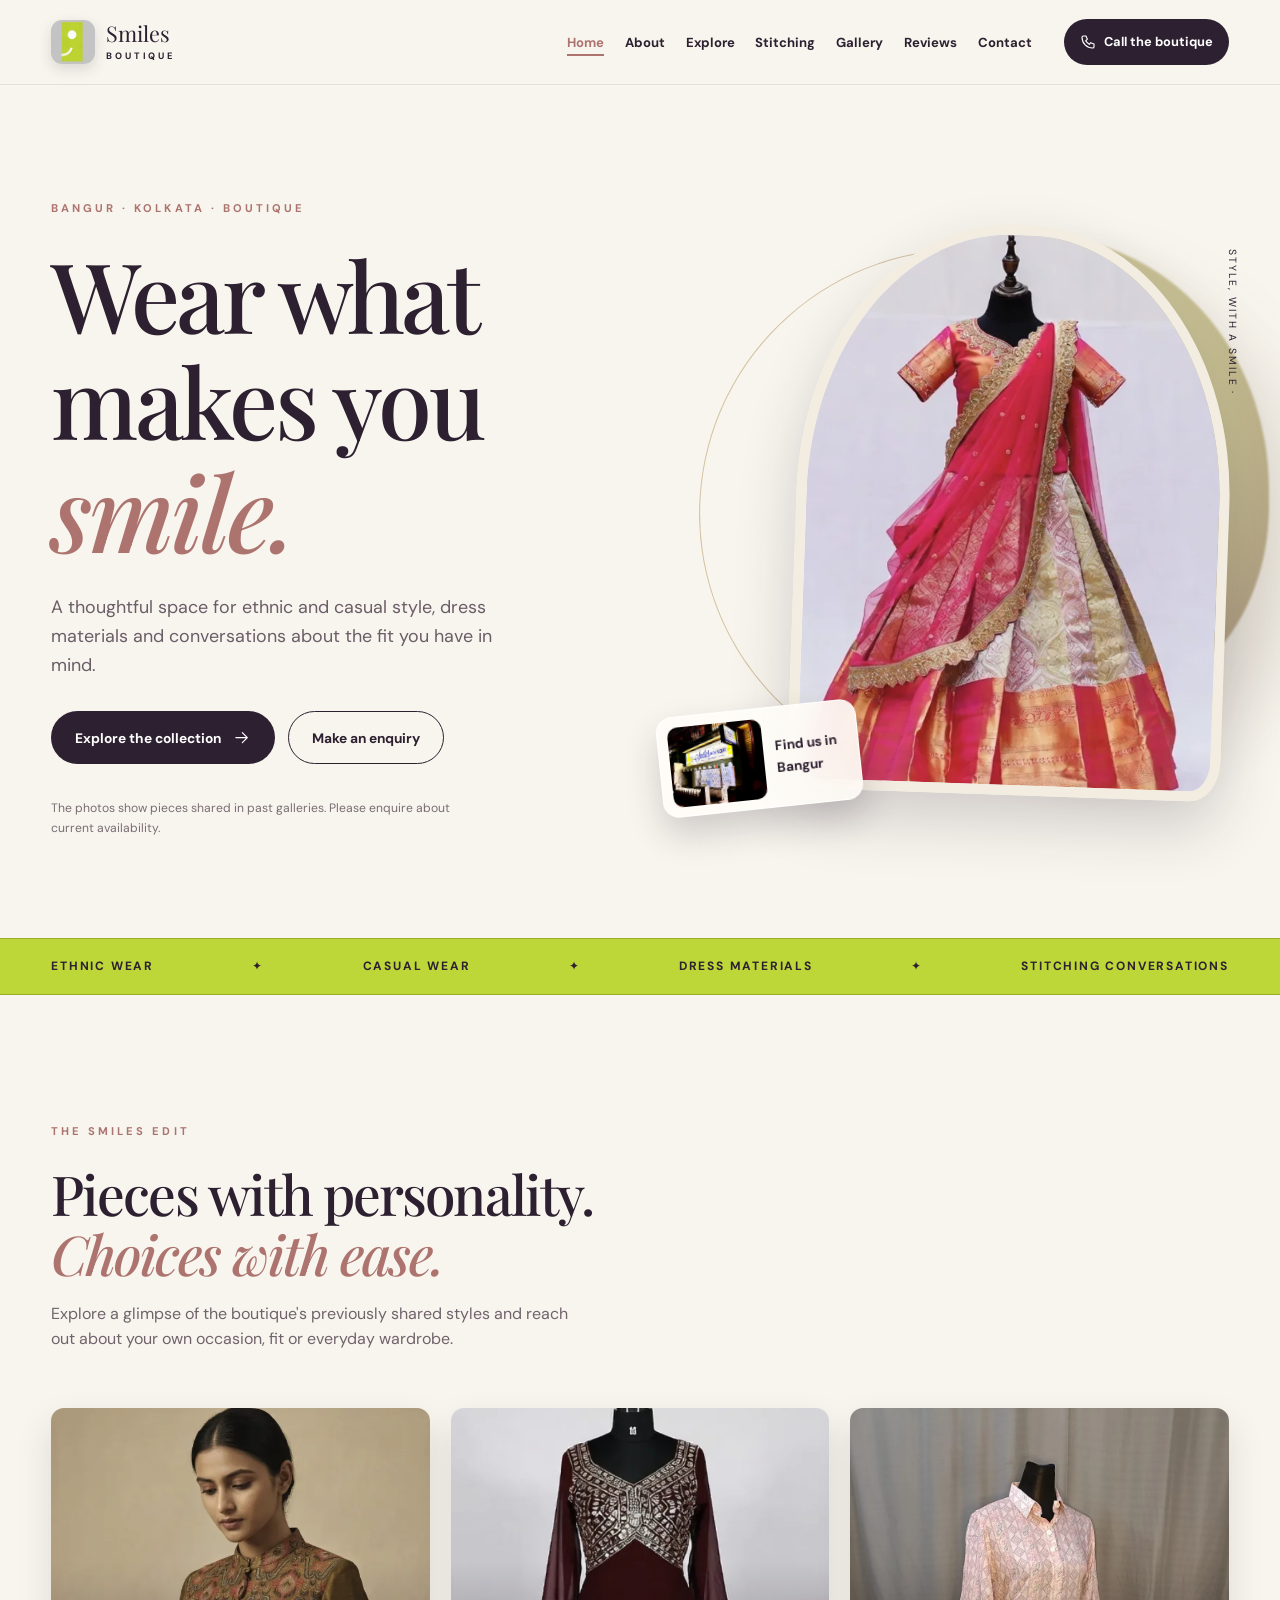
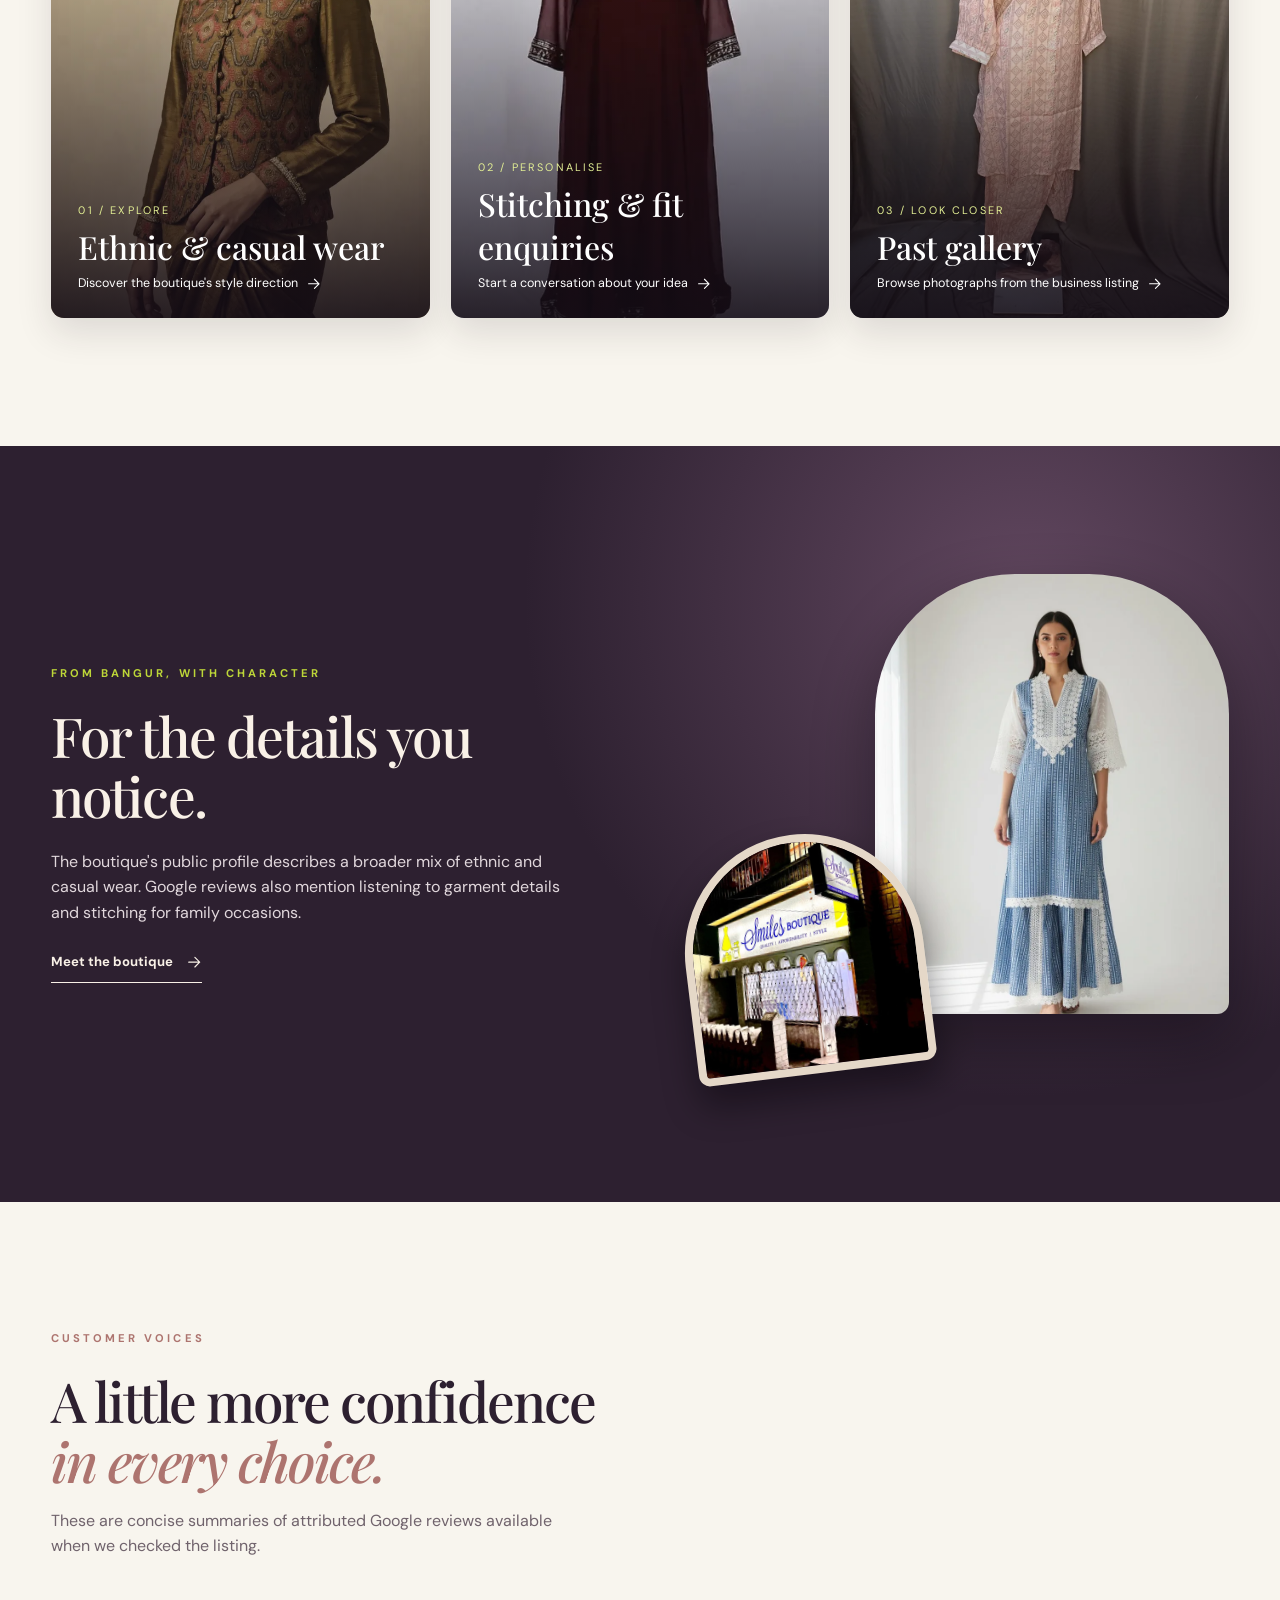
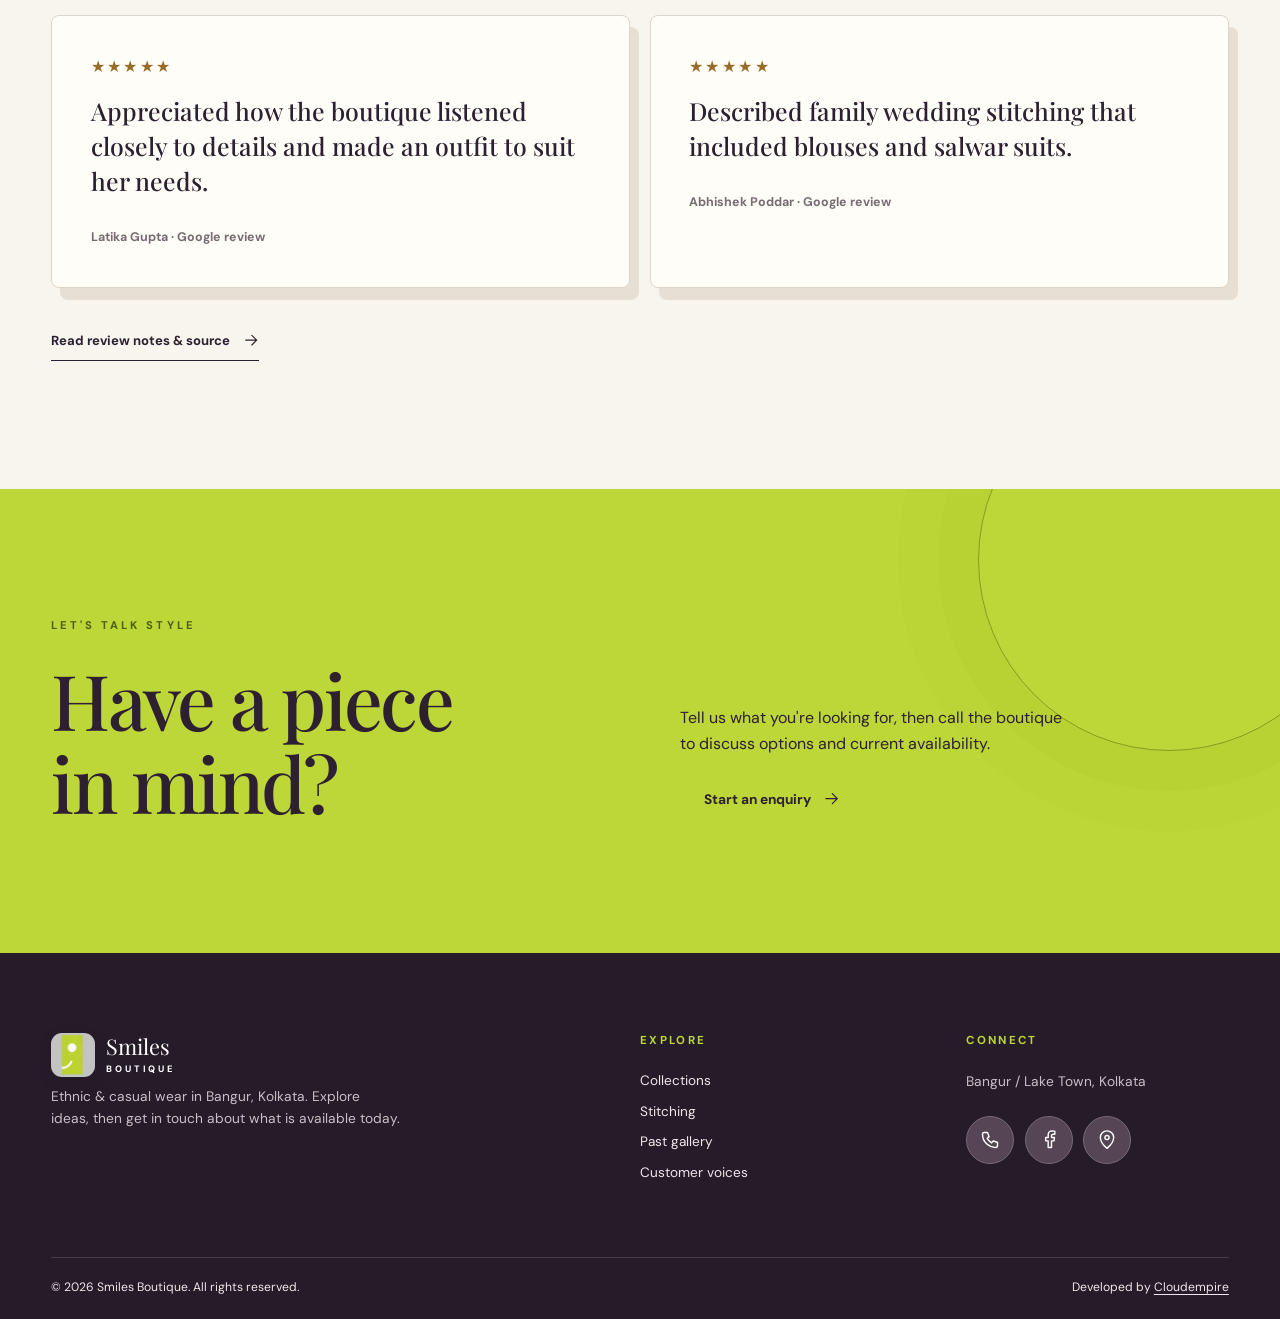
==== index.html @ 587f9f73 "Build Smiles Boutique website concept with verified gallery" ====
<!doctype html><html lang="en-IN"><head><meta charset="utf-8"><meta name="viewport" content="width=device-width,initial-scale=1"><meta name="theme-color" content="#2d2030"><title>Smiles Boutique | Ethnic &amp; Casual Wear in Bangur, Kolkata</title><meta name="description" content="Discover Smiles Boutique in Bangur, Kolkata: ethnic and casual style, dress materials, past gallery images and a direct way to enquire."><link rel="canonical" href="https://cloudempiretech.github.io/smiles-boutique-kolkata/index.html"><link rel="icon" type="image/png" href="assets/smiles-original-logo.png"><link rel="preload" href="assets/google-05-1200.webp" as="image" imagesrcset="assets/google-05-560.webp 560w, assets/google-05-1200.webp 1200w" imagesizes="(max-width: 700px) 90vw, 45vw"><link rel="stylesheet" href="style.css"><meta property="og:type" content="website"><meta property="og:title" content="Smiles Boutique | Ethnic &amp; Casual Wear in Bangur, Kolkata"><meta property="og:description" content="Discover Smiles Boutique in Bangur, Kolkata: ethnic and casual style, dress materials, past gallery images and a direct way to enquire."><meta property="og:image" content="https://cloudempiretech.github.io/smiles-boutique-kolkata/assets/google-05-1200.webp"><meta property="og:url" content="https://cloudempiretech.github.io/smiles-boutique-kolkata/index.html"><script type="application/ld+json">{"@context": "https://schema.org", "@type": "ClothingStore", "name": "Smiles Boutique", "url": "https://cloudempiretech.github.io/smiles-boutique-kolkata/index.html", "image": "https://cloudempiretech.github.io/smiles-boutique-kolkata/assets/google-05-1200.webp", "telephone": "+919874143888", "areaServed": "Bangur / Lake Town, Kolkata", "sameAs": ["https://www.facebook.com/SmilesTheStore/", "https://www.google.com/maps/place/Smiles+Boutique/@22.6055363,88.413067,17z/data=!4m15!1m8!3m7!1s0x3a0275f93fffffff:0x30044cccb901f7e9!2sSmiles+Boutique!8m2!3d22.6055117!4d88.4130762!10e5!16s%2Fg%2F1q62hcb1k!3m5!1s0x3a0275f93fffffff:0x30044cccb901f7e9!8m2!3d22.6055117!4d88.4130762!16s%2Fg%2F1q62hcb1k?entry=ttu&g_ep=EgoyMDI2MTAwNS4wIKXMDSoASAFQAw%3D%3D"]}</script></head><body><a class="skip" href="#main">Skip to content</a><header class="site-header"><div class="shell header-inner"><a href="index.html" class="brand" aria-label="Smiles Boutique home"><img src="assets/smiles-original-logo.png" alt="Smiles Boutique green smile mark" width="44" height="44"><span>Smiles <em>Boutique</em></span></a><button id="menu-toggle" class="menu-toggle" aria-controls="site-nav" aria-expanded="false" aria-label="Open navigation"><span></span><span></span><span></span></button><nav id="site-nav" class="site-nav" aria-label="Main navigation"><a href="index.html" aria-current="page">Home</a><a href="about.html" >About</a><a href="collections.html" >Explore</a><a href="stitching.html" >Stitching</a><a href="gallery.html" >Gallery</a><a href="reviews.html" >Reviews</a><a href="contact.html" >Contact</a></nav><a class="header-call" href="tel:+919874143888"><svg aria-hidden="true" viewBox="0 0 24 24" fill="none" stroke="currentColor" stroke-width="1.7" stroke-linecap="round" stroke-linejoin="round"><path d="M5 3h4l2 5-2.5 2a17 17 0 0 0 5.5 5.5L16 13l5 2v4a2 2 0 0 1-2 2A16 16 0 0 1 3 5a2 2 0 0 1 2-2Z"/></svg> <span>Call the boutique</span></a></div></header><main id="main"><section class="hero shell"><div class="hero-copy"><div class="eyebrow intro">Bangur · Kolkata · Boutique</div><h1 class="hero-title"><span>Wear what</span><span>makes you</span><em>smile.</em></h1><p class="hero-lede">A thoughtful space for ethnic and casual style, dress materials and conversations about the fit you have in mind.</p><div class="hero-actions"><a class="button button-dark" href="collections.html">Explore the collection <svg aria-hidden="true" viewBox="0 0 24 24" fill="none" stroke="currentColor" stroke-width="1.7" stroke-linecap="round" stroke-linejoin="round"><path d="M4 12h16m-7-7 7 7-7 7"/></svg></a><a class="button button-outline" href="contact.html">Make an enquiry</a></div><p class="hero-note">The photos show pieces shared in past galleries. Please enquire about current availability.</p></div><div class="hero-art"><div class="hero-orbit"></div><div class="hero-frame"><picture class="hero-photo"><source media="(max-width: 700px)" srcset="assets/google-05-560.webp"><img src="assets/google-05-1200.webp" srcset="assets/google-05-560.webp 560w, assets/google-05-1200.webp 1200w" sizes="(max-width: 700px) 90vw, 45vw" alt="Red and gold traditional ensemble displayed on a mannequin" loading="eager" decoding="async"></picture></div><div class="float-card"><picture class="float-photo"><source media="(max-width: 700px)" srcset="assets/google-01-560.webp"><img src="assets/google-01-1200.webp" srcset="assets/google-01-560.webp 560w, assets/google-01-1200.webp 1200w" sizes="(max-width: 700px) 90vw, 45vw" alt="Smiles Boutique storefront and illuminated sign photographed at night" loading="lazy" decoding="async"></picture><span>Find us in<br>Bangur</span></div><span class="hero-stamp">STYLE, WITH A SMILE ·</span></div></section><div class="ticker"><div class="shell"><span>Ethnic wear</span><b>✦</b><span>Casual wear</span><b>✦</b><span>Dress materials</span><b>✦</b><span>Stitching conversations</span></div></div><section class="section shell"><div class="section-heading reveal"><span class="eyebrow">The Smiles edit</span><h2>Pieces with personality.<br><em>Choices with ease.</em></h2><p>Explore a glimpse of the boutique's previously shared styles and reach out about your own occasion, fit or everyday wardrobe.</p></div><div class="feature-grid"><a class="feature-card reveal" href="collections.html"><picture class=""><source media="(max-width: 700px)" srcset="assets/google-02-560.webp"><img src="assets/google-02-1200.webp" srcset="assets/google-02-560.webp 560w, assets/google-02-1200.webp 1200w" sizes="(max-width: 700px) 90vw, 45vw" alt="Model in an embroidered brown ethnic outfit in the business gallery" loading="lazy" decoding="async"></picture><span class="feature-copy"><small>01 / Explore</small><strong>Ethnic & casual wear</strong><span>Discover the boutique's style direction <svg aria-hidden="true" viewBox="0 0 24 24" fill="none" stroke="currentColor" stroke-width="1.7" stroke-linecap="round" stroke-linejoin="round"><path d="M4 12h16m-7-7 7 7-7 7"/></svg></span></span></a><a class="feature-card reveal" href="stitching.html"><picture class=""><source media="(max-width: 700px)" srcset="assets/google-06-560.webp"><img src="assets/google-06-1200.webp" srcset="assets/google-06-560.webp 560w, assets/google-06-1200.webp 1200w" sizes="(max-width: 700px) 90vw, 45vw" alt="Deep maroon embellished dress displayed on a mannequin" loading="lazy" decoding="async"></picture><span class="feature-copy"><small>02 / Personalise</small><strong>Stitching & fit enquiries</strong><span>Start a conversation about your idea <svg aria-hidden="true" viewBox="0 0 24 24" fill="none" stroke="currentColor" stroke-width="1.7" stroke-linecap="round" stroke-linejoin="round"><path d="M4 12h16m-7-7 7 7-7 7"/></svg></span></span></a><a class="feature-card reveal" href="gallery.html"><picture class=""><source media="(max-width: 700px)" srcset="assets/google-07-560.webp"><img src="assets/google-07-1200.webp" srcset="assets/google-07-560.webp 560w, assets/google-07-1200.webp 1200w" sizes="(max-width: 700px) 90vw, 45vw" alt="Pale peach embroidered outfit displayed on a mannequin" loading="lazy" decoding="async"></picture><span class="feature-copy"><small>03 / Look closer</small><strong>Past gallery</strong><span>Browse photographs from the business listing <svg aria-hidden="true" viewBox="0 0 24 24" fill="none" stroke="currentColor" stroke-width="1.7" stroke-linecap="round" stroke-linejoin="round"><path d="M4 12h16m-7-7 7 7-7 7"/></svg></span></span></a></div></section><section class="section dark-section"><div class="shell split"><div class="reveal"><span class="eyebrow">From Bangur, with character</span><h2>For the details you notice.</h2><p>The boutique's public profile describes a broader mix of ethnic and casual wear. Google reviews also mention listening to garment details and stitching for family occasions.</p><a class="text-link" href="about.html">Meet the boutique <svg aria-hidden="true" viewBox="0 0 24 24" fill="none" stroke="currentColor" stroke-width="1.7" stroke-linecap="round" stroke-linejoin="round"><path d="M4 12h16m-7-7 7 7-7 7"/></svg></a></div><div class="layered-photos reveal"><picture class="layer-one"><source media="(max-width: 700px)" srcset="assets/google-03-560.webp"><img src="assets/google-03-1200.webp" srcset="assets/google-03-560.webp 560w, assets/google-03-1200.webp 1200w" sizes="(max-width: 700px) 90vw, 45vw" alt="Model in a blue and white ethnic outfit in the business gallery" loading="lazy" decoding="async"></picture><picture class="layer-two"><source media="(max-width: 700px)" srcset="assets/google-01-560.webp"><img src="assets/google-01-1200.webp" srcset="assets/google-01-560.webp 560w, assets/google-01-1200.webp 1200w" sizes="(max-width: 700px) 90vw, 45vw" alt="Smiles Boutique storefront and illuminated sign photographed at night" loading="lazy" decoding="async"></picture></div></div></section><section class="section shell"><div class="section-heading reveal"><span class="eyebrow">Customer voices</span><h2>A little more confidence<br><em>in every choice.</em></h2><p>These are concise summaries of attributed Google reviews available when we checked the listing.</p></div><div class="quote-grid"><article class="quote-card reveal"><div class="stars" aria-label="5 out of 5 stars">★★★★★</div><p>Appreciated how the boutique listened closely to details and made an outfit to suit her needs.</p><span>Latika Gupta · Google review</span></article><article class="quote-card reveal"><div class="stars" aria-label="5 out of 5 stars">★★★★★</div><p>Described family wedding stitching that included blouses and salwar suits.</p><span>Abhishek Poddar · Google review</span></article></div><a class="text-link" href="reviews.html">Read review notes & source <svg aria-hidden="true" viewBox="0 0 24 24" fill="none" stroke="currentColor" stroke-width="1.7" stroke-linecap="round" stroke-linejoin="round"><path d="M4 12h16m-7-7 7 7-7 7"/></svg></a></section><section class="section cta-section"><div class="shell cta-inner reveal"><div><span class="eyebrow">Let's talk style</span><h2>Have a piece<br>in mind?</h2></div><div><p>Tell us what you're looking for, then call the boutique to discuss options and current availability.</p><a class="button button-light" href="contact.html">Start an enquiry <svg aria-hidden="true" viewBox="0 0 24 24" fill="none" stroke="currentColor" stroke-width="1.7" stroke-linecap="round" stroke-linejoin="round"><path d="M4 12h16m-7-7 7 7-7 7"/></svg></a></div></div></section></main><footer class="site-footer"><div class="shell"><div class="footer-top"><div><a class="brand" href="index.html"><img src="assets/smiles-original-logo.png" alt="" width="42" height="42"><span>Smiles <em>Boutique</em></span></a><p>Ethnic & casual wear in Bangur, Kolkata. Explore ideas, then get in touch about what is available today.</p></div><div><h2>Explore</h2><a href="collections.html">Collections</a><a href="stitching.html">Stitching</a><a href="gallery.html">Past gallery</a><a href="reviews.html">Customer voices</a></div><div><h2>Connect</h2><p>Bangur / Lake Town, Kolkata</p><div class="channel-row"><a class="icon-link" href="tel:+919874143888" aria-label="Call Smiles Boutique" title="Call Smiles Boutique" ><svg aria-hidden="true" viewBox="0 0 24 24" fill="none" stroke="currentColor" stroke-width="1.7" stroke-linecap="round" stroke-linejoin="round"><path d="M5 3h4l2 5-2.5 2a17 17 0 0 0 5.5 5.5L16 13l5 2v4a2 2 0 0 1-2 2A16 16 0 0 1 3 5a2 2 0 0 1 2-2Z"/></svg></a><a class="icon-link" href="https://www.facebook.com/SmilesTheStore/" aria-label="Smiles Boutique on Facebook" title="Smiles Boutique on Facebook" target="_blank" rel="noopener noreferrer"><svg aria-hidden="true" viewBox="0 0 24 24" fill="none" stroke="currentColor" stroke-width="1.7" stroke-linecap="round" stroke-linejoin="round"><path d="M15 21v-8h3l.5-4H15V7c0-1.2.4-2 2-2h2V1.5A24 24 0 0 0 16 1c-3.5 0-5 2-5 5v3H8v4h3v8Z"/></svg></a><a class="icon-link" href="https://www.google.com/maps/place/Smiles+Boutique/@22.6055363,88.413067,17z/data=!4m15!1m8!3m7!1s0x3a0275f93fffffff:0x30044cccb901f7e9!2sSmiles+Boutique!8m2!3d22.6055117!4d88.4130762!10e5!16s%2Fg%2F1q62hcb1k!3m5!1s0x3a0275f93fffffff:0x30044cccb901f7e9!8m2!3d22.6055117!4d88.4130762!16s%2Fg%2F1q62hcb1k?entry=ttu&amp;g_ep=EgoyMDI2MTAwNS4wIKXMDSoASAFQAw%3D%3D" aria-label="Find Smiles Boutique on Google Maps" title="Find Smiles Boutique on Google Maps" target="_blank" rel="noopener noreferrer"><svg aria-hidden="true" viewBox="0 0 24 24" fill="none" stroke="currentColor" stroke-width="1.7" stroke-linecap="round" stroke-linejoin="round"><path d="M12 22s8-6.7 8-13a8 8 0 1 0-16 0c0 6.3 8 13 8 13Z"/><circle cx="12" cy="9" r="2.5"/></svg></a></div></div></div><div class="footer-bottom"><p>© 2026 Smiles Boutique. All rights reserved.</p><p>Developed by <a href="https://cloudempire.tech/" target="_blank" rel="noopener noreferrer">Cloudempire</a></p></div></div></footer><script src="site.js" defer></script></body></html>
---- style.css ----
@import url('https://fonts.googleapis.com/css2?family=DM+Sans:wght@400;500;600;700&family=Playfair+Display:ital,wght@0,500;0,600;0,700;1,500;1,600&display=swap');
:root{--ink:#2d2030;--plum:#3c2b3e;--cream:#f8f5ee;--paper:#fffdf8;--lime:#bdd638;--rose:#ad746f;--line:#ddd5ca;--serif:'Playfair Display',Georgia,serif;--sans:'DM Sans',Arial,sans-serif}*{box-sizing:border-box}html{scroll-behavior:smooth}body{margin:0;background:var(--cream);color:var(--ink);font-family:var(--sans);line-height:1.6;overflow-x:hidden}a{color:inherit;text-decoration:none}button,input,select,textarea{font:inherit}button{cursor:pointer}img{display:block;max-width:100%}svg{width:1.25em;height:1.25em;flex:none}h1,h2,h3,p{margin-top:0}h1,h2{font-family:var(--serif);line-height:1.09;font-weight:500;letter-spacing:-.035em}h1{font-size:clamp(3.2rem,7vw,7.2rem)}h2{font-size:clamp(2.5rem,4.3vw,4.8rem)}h1 em,h2 em{color:var(--rose);font-weight:500}p{font-size:1rem}.shell{width:min(1320px,calc(100% - 8vw));margin:auto}.skip{position:absolute;top:-100px;left:1rem;z-index:1000;background:var(--ink);color:white;padding:.8rem 1rem}.skip:focus{top:1rem}:focus-visible{outline:3px solid #8db313;outline-offset:4px}.site-header{position:sticky;top:0;z-index:100;background:rgba(248,245,238,.9);backdrop-filter:blur(22px);border-bottom:1px solid rgba(45,32,48,.1)}.header-inner{min-height:84px;display:flex;align-items:center;gap:2rem}.brand{display:inline-flex;align-items:center;gap:.7rem;font-family:var(--serif);font-size:1.35rem;line-height:1;color:var(--ink);white-space:nowrap}.brand img{width:44px;height:44px;object-fit:cover;border-radius:11px;box-shadow:0 5px 14px #24182924}.brand em{display:block;font-style:normal;font-family:var(--sans);font-size:.58rem;font-weight:700;letter-spacing:.3em;text-transform:uppercase;margin-top:.5rem}.site-nav{display:flex;align-items:center;gap:1.3rem;margin-left:auto}.site-nav a{position:relative;font-size:.82rem;font-weight:700;padding:.55rem 0;transition:color .25s}.site-nav a::after{content:'';position:absolute;left:0;right:100%;bottom:.35rem;height:2px;background:var(--rose);transition:right .3s}.site-nav a:hover,.site-nav a[aria-current=page]{color:var(--rose)}.site-nav a:hover::after,.site-nav a[aria-current=page]::after{right:0}.header-call{display:inline-flex;align-items:center;gap:.5rem;background:var(--ink);color:white;border-radius:100px;padding:.8rem 1rem;font-size:.8rem;font-weight:700;transition:transform .25s,box-shadow .25s}.header-call:hover{transform:translateY(-3px);box-shadow:0 9px 20px #24182935}.menu-toggle{display:none}.eyebrow{text-transform:uppercase;letter-spacing:.27em;font-size:.7rem;font-weight:700;color:var(--rose);display:block;margin-bottom:1.4rem}.hero{min-height:760px;padding-block:7.2rem 5.5rem;display:grid;grid-template-columns:1fr 1fr;gap:3vw;align-items:center}.hero-copy{position:relative;z-index:2}.hero-title{font-size:clamp(4.3rem,7.6vw,8.4rem);margin-bottom:1.7rem}.hero-title span,.hero-title em{display:block}.hero-title em{font-size:1.07em}.hero-lede{max-width:480px;font-size:1.12rem;color:#6a5d67}.hero-actions,.contact-actions{display:flex;gap:.8rem;flex-wrap:wrap;margin-top:2rem}.button{display:inline-flex;align-items:center;justify-content:center;gap:.75rem;min-height:52px;padding:.9rem 1.45rem;border-radius:100px;font-weight:700;font-size:.86rem;border:1px solid transparent;transition:transform .25s,box-shadow .25s,background .25s}.button:hover{transform:translateY(-4px);box-shadow:0 10px 24px #24182933}.button svg,.text-link svg,.feature-copy svg{transition:transform .25s}.button:hover svg,.text-link:hover svg,.feature-card:hover .feature-copy svg{transform:translateX(5px)}.button-dark{background:var(--ink);color:white}.button-outline{border-color:var(--ink);color:var(--ink)}.button-outline:hover{background:white}.button-light{background:var(--lime);color:var(--ink)}.hero-note{max-width:440px;margin-top:2.2rem;color:#796d74;font-size:.76rem}.hero-art{position:relative;min-height:600px;perspective:1100px;isolation:isolate}.hero-orbit{position:absolute;inset:4% 0 8% 7%;border:1px solid #d3c1a1;border-radius:50%;transform:rotate(-19deg);z-index:-1}.hero-art::before{content:'';position:absolute;width:76%;height:80%;right:-7%;top:2%;background:radial-gradient(circle at 35% 35%,#e6dfbf,#c6be91 55%,#9c8574);border-radius:46% 53% 44% 55%;filter:blur(1px);z-index:-1;box-shadow:35px 45px 70px #7061492e}.hero-frame{width:76%;height:570px;margin-left:auto;border-radius:48% 48% 7% 7%;overflow:hidden;border:10px solid #f3ede1;box-shadow:0 26px 60px #24182930;transform:rotate(2deg);animation:heroFloat 7s ease-in-out infinite}.hero-photo,.hero-photo img{width:100%;height:100%}.hero-photo img{object-fit:cover;object-position:center;transition:transform .8s}.hero-frame:hover img{transform:scale(1.07)}.float-card{position:absolute;left:0;bottom:1rem;background:rgba(255,253,248,.91);border:1px solid #fff;backdrop-filter:blur(14px);display:flex;align-items:center;gap:.8rem;padding:.6rem 1.3rem .6rem .6rem;border-radius:16px;box-shadow:0 17px 35px #24182932;transform:rotate(-6deg);font-weight:700;font-size:.85rem}.float-photo img{width:94px;height:80px;object-fit:cover;border-radius:10px}.hero-stamp{position:absolute;right:-2%;top:4%;font-size:.65rem;letter-spacing:.18em;writing-mode:vertical-rl}.ticker{background:var(--lime);border-block:1px solid #9cab2a}.ticker .shell{display:flex;justify-content:space-between;gap:1.5rem;padding:1.1rem 0;text-transform:uppercase;letter-spacing:.15em;font-size:.75rem;font-weight:700}.ticker b{font-weight:400}.section{padding-block:8rem}.section-heading{max-width:840px;margin-bottom:3.5rem}.section-heading h2{margin-bottom:1.1rem}.section-heading p{color:#70636c;max-width:530px}.feature-grid{display:grid;grid-template-columns:repeat(3,1fr);gap:1.3rem}.feature-card{position:relative;display:block;height:510px;overflow:hidden;border-radius:13px;box-shadow:0 15px 35px #291e2820;transform-style:preserve-3d;transition:transform .4s,box-shadow .4s}.feature-card:hover{transform:translateY(-10px) rotateX(1.3deg);box-shadow:0 25px 45px #291e2835}.feature-card picture,.feature-card img{width:100%;height:100%}.feature-card img{object-fit:cover;transition:transform .7s}.feature-card:hover img{transform:scale(1.07)}.feature-card::after{content:'';position:absolute;inset:30% 0 0;background:linear-gradient(transparent,rgba(19,12,21,.88))}.feature-copy{position:absolute;z-index:1;color:white;left:1.7rem;right:1.7rem;bottom:1.5rem}.feature-copy small{display:block;letter-spacing:.2em;text-transform:uppercase;font-size:.68rem;color:#e2ee94}.feature-copy strong{display:block;font:500 2rem var(--serif);margin:.35rem 0}.feature-copy>span{display:flex;align-items:center;gap:.5rem;font-size:.78rem}.dark-section{background:radial-gradient(circle at 80% 20%,#61475f,transparent 42%),var(--ink);color:#f9f1e7}.dark-section .eyebrow{color:var(--lime)}.dark-section p{color:#e1d7dc}.split{display:grid;grid-template-columns:1fr 1fr;align-items:center;gap:7vw}.split>div:first-child{max-width:600px}.split h2{margin-bottom:1.5rem}.split p{max-width:530px}.text-link{display:inline-flex;align-items:center;gap:.8rem;border-bottom:1px solid currentColor;padding:.6rem 0;font-size:.82rem;font-weight:700}.layered-photos{height:500px;position:relative;perspective:900px}.layer-one img{position:absolute;right:0;top:0;height:440px;width:65%;object-fit:cover;border-radius:140px 140px 12px 12px;box-shadow:0 25px 60px #05030760}.layer-two img{position:absolute;left:0;bottom:0;width:44%;height:240px;object-fit:cover;border:8px solid #e5d8c8;border-radius:130px 130px 12px 12px;box-shadow:0 20px 35px #05030770;transform:rotate(-7deg)}.quote-grid{display:grid;grid-template-columns:1fr 1fr;gap:1.2rem;margin-bottom:2rem}.quote-card{padding:2.4rem;background:var(--paper);border:1px solid var(--line);box-shadow:9px 12px 0 #e7dfd3;border-radius:8px}.quote-card p{font:500 1.55rem/1.4 var(--serif)}.quote-card span{font-size:.78rem;font-weight:700;color:#786c73}.stars{color:#996b28;letter-spacing:.15em;display:inline-block;margin-bottom:.9rem}.cta-section{background:var(--lime);position:relative;overflow:hidden}.cta-section::before{content:'';position:absolute;width:380px;height:380px;border:1px solid #899b1c;border-radius:50%;right:-80px;top:-120px;box-shadow:0 0 0 40px #b3ce3370,0 0 0 80px #b3ce3335}.cta-inner{display:grid;grid-template-columns:1fr 1fr;gap:5rem;align-items:end;position:relative}.cta-inner h2{font-size:clamp(3.4rem,6vw,6rem);margin:0}.cta-inner p{max-width:400px}.cta-inner .eyebrow{color:#4c5e12}.page-hero{padding-block:6.5rem 4rem;display:grid;grid-template-columns:1fr 42%;gap:5%;align-items:center;min-height:590px}.page-hero h1{font-size:clamp(3.6rem,6vw,6.5rem);margin-bottom:1.4rem}.page-hero p{font-size:1.12rem;color:#6f626b;max-width:600px}.page-hero-media img{width:100%;height:500px;object-fit:cover;border-radius:49% 49% 8px 8px;box-shadow:20px 24px 0 #e8dfc9,30px 35px 45px #3226342d}.page-hero.simple{min-height:380px;display:block;padding-bottom:2rem}.page-hero.simple>div{max-width:930px}.light-split{gap:6vw}.rounded-photo img{width:100%;height:560px;object-fit:cover;border-radius:180px 180px 12px 12px;box-shadow:20px 25px 0 #e9dbc6,30px 35px 50px #24182935}.pale{background:#efe8da}.note-grid{display:grid;grid-template-columns:1fr 1fr;gap:5vw;align-items:center}.note-grid p{font-size:1.15rem}.collection-grid{display:grid;gap:5rem}.collection-card{display:grid;grid-template-columns:48% 1fr;gap:7%;align-items:center}.collection-card.reverse{grid-template-columns:1fr 48%}.collection-card.reverse picture{order:2}.collection-card img{height:560px;width:100%;object-fit:cover;border-radius:12px 210px 12px 12px;box-shadow:20px 24px 0 #e6d6c7}.collection-card.reverse img{border-radius:210px 12px 12px 12px}.collection-card p{max-width:450px;color:#6c6069}.steps{display:grid;grid-template-columns:repeat(3,1fr);gap:1rem}.steps article{padding:2rem;background:var(--paper);border:1px solid var(--line);min-height:260px;box-shadow:8px 9px 0 #e3dbcd}.steps b{font:500 2.5rem var(--serif);color:var(--rose)}.steps h2{font-size:1.7rem;margin:1.2rem 0 .6rem}.gallery-grid{display:grid;grid-template-columns:repeat(4,1fr);gap:1.1rem}.gallery-card{margin:0;background:white;padding:.5rem;box-shadow:0 8px 24px #281b2721;border:1px solid #e4dbce;border-radius:8px;transition:transform .3s,box-shadow .3s}.gallery-card:nth-child(5n+2){transform:translateY(1.1rem)}.gallery-card:hover{transform:translateY(-6px) rotate(.5deg);box-shadow:0 17px 36px #281b2730}.gallery-card img{width:100%;height:310px;object-fit:cover}.gallery-card figcaption{padding:.75rem .4rem .35rem;font-size:.77rem;font-weight:700}.gallery-card small{display:block;color:#887a7f;font-weight:400}.gallery-note{margin:2rem 0;color:#71646d;font-size:.81rem;max-width:850px}.gallery-note a{text-decoration:underline;text-underline-offset:3px}.reviews-list{display:grid;gap:1rem;margin-bottom:2.5rem}.review-row{display:grid;grid-template-columns:35% 1fr;gap:2rem;padding:2rem;background:var(--paper);border-left:4px solid var(--lime);box-shadow:8px 9px 0 #e9dfd2}.review-row h2{font-size:1.8rem;margin:0 0 .3rem}.review-row small{color:#776b74}.review-row p{font:500 1.4rem/1.5 var(--serif);margin:0}.contact-grid{display:grid;grid-template-columns:1fr 1.1fr;gap:2rem}.contact-panel,.contact-form-panel{padding:3rem;background:var(--paper);border:1px solid var(--line);box-shadow:12px 14px 0 #e7dfd1}.contact-panel{background:var(--ink);color:white}.contact-panel h2,.contact-form-panel h2{font-size:2.6rem}.contact-panel p{color:#dcd1d5}.contact-panel .button-outline{border-color:#e8dfe7;color:white}.contact-panel .eyebrow{color:var(--lime)}.channel-row{display:flex;gap:.65rem;margin-top:1.5rem}.icon-link{display:inline-flex;align-items:center;justify-content:center;width:48px;height:48px;border-radius:50%;background:#e9e3d7;color:var(--ink);border:1px solid #cfc7ba;transition:transform .25s,background .25s}.icon-link:hover{transform:translateY(-4px) rotate(-5deg);background:var(--lime)}.contact-panel .icon-link{background:#f8f5ee}.contact-form-panel form{display:grid;gap:.6rem}.contact-form-panel label{font-weight:700;font-size:.84rem;margin-top:.65rem}.contact-form-panel label span{color:#a83c4f}.contact-form-panel input,.contact-form-panel select,.contact-form-panel textarea{width:100%;padding:.85rem 1rem;background:#fbf9f3;border:1px solid #b9aaae;border-radius:6px;color:var(--ink)}.contact-form-panel textarea{resize:vertical}.contact-form-panel button{margin-top:1rem;justify-self:start}.form-help{font-size:.76rem;color:#655b63}.enquiry-result{white-space:pre-line;padding:1rem;background:#eff2d6;border-radius:6px}.faq{max-width:950px}.faq details{border-bottom:1px solid var(--line);padding:1.2rem 0}.faq summary{font:500 1.4rem var(--serif);cursor:pointer;list-style:none;display:flex;justify-content:space-between;gap:2rem}.faq summary::after{content:'+';font:400 1.5rem var(--sans)}.faq details[open] summary::after{content:'−'}.faq details p{max-width:720px;color:#6b5f68;margin:.8rem 0}.site-footer{background:#261b29;color:#eee6e9;padding-top:5rem}.footer-top{display:grid;grid-template-columns:2fr 1fr 1fr;gap:5vw;padding-bottom:4rem}.site-footer .brand{color:white}.footer-top p{max-width:350px;color:#c7bfc6;font-size:.86rem}.footer-top h2{font:700 .72rem var(--sans);text-transform:uppercase;letter-spacing:.2em;color:var(--lime);margin:0 0 1.4rem}.footer-top>div:nth-child(2) a{display:block;font-size:.85rem;margin:.55rem 0}.footer-bottom{display:flex;justify-content:space-between;gap:2rem;padding:1.3rem 0;border-top:1px solid #ffffff25}.footer-bottom p{font-size:.76rem;margin:0}.footer-bottom a{text-decoration:underline;text-underline-offset:3px}.site-footer .icon-link{background:#554555;color:white;border-color:#786a78}.site-footer .icon-link:hover{background:var(--lime);color:var(--ink)}.reveal{opacity:0;transform:translateY(30px);transition:opacity .7s,transform .7s}.reveal.is-visible{opacity:1;transform:translateY(0)}.hero-copy .eyebrow,.hero-title span,.hero-title em,.hero-lede,.hero-actions,.hero-note{animation:rise .8s both}.hero-title span:nth-child(1){animation-delay:.12s}.hero-title span:nth-child(2){animation-delay:.22s}.hero-title em{animation-delay:.34s}.hero-lede{animation-delay:.46s}.hero-actions{animation-delay:.58s}.hero-note{animation-delay:.68s}.hero-art{animation:rise 1s .35s both}body{animation:pageIn .55s both}@keyframes rise{from{opacity:0;transform:translateY(28px)}to{opacity:1;transform:translateY(0)}}@keyframes pageIn{from{opacity:.1}to{opacity:1}}@keyframes heroFloat{50%{transform:translateY(-9px) rotate(1deg)}}
@media(max-width:1100px){.site-nav{gap:.75rem}.site-nav a{font-size:.73rem}.header-call span{display:none}.header-call{width:46px;height:46px;padding:0;justify-content:center}.hero{min-height:650px}.hero-art{min-height:530px}.hero-frame{height:500px}.feature-card{height:430px}.gallery-grid{grid-template-columns:repeat(3,1fr)}}
@media(max-width:820px){.header-inner{min-height:70px}.menu-toggle{display:grid;gap:4px;background:none;border:0;margin-left:auto;padding:12px;min-width:44px;min-height:44px}.menu-toggle span{width:22px;height:2px;background:var(--ink)}.site-nav{display:none;position:absolute;top:70px;left:0;right:0;background:var(--paper);padding:1.2rem 5vw;box-shadow:0 15px 25px #281c2730;flex-direction:column;align-items:stretch;margin:0}.site-nav.open{display:flex}.site-nav a{font-size:1rem;padding:.6rem}.header-call{margin-left:0}.hero{grid-template-columns:1fr;padding-block:4rem 5rem}.hero-art{min-height:540px;max-width:600px;margin:auto;width:100%}.hero-title{font-size:clamp(4.2rem,11vw,7rem)}.split,.contact-grid,.note-grid{grid-template-columns:1fr}.layered-photos{max-width:600px;width:100%;margin:auto}.page-hero{grid-template-columns:1fr;padding-top:4rem}.page-hero-media img{height:480px;max-width:550px}.collection-card,.collection-card.reverse{grid-template-columns:1fr}.collection-card.reverse picture{order:0}.collection-card img{height:510px}.footer-top{grid-template-columns:1fr 1fr}.footer-top>div:first-child{grid-column:1/-1}.cta-inner{gap:2rem}.steps{grid-template-columns:1fr 1fr}}
@media(max-width:600px){.shell{width:calc(100% - 36px)}.brand{font-size:1.15rem}.brand img{width:38px;height:38px}.hero{padding-top:3rem;gap:2rem}.hero-title{font-size:clamp(3.9rem,13vw,5.8rem)}.hero-lede{font-size:1rem}.hero-art{min-height:430px}.hero-frame{height:420px;width:78%}.float-card{bottom:0}.hero-stamp{right:0}.ticker .shell{overflow-x:auto;white-space:nowrap;justify-content:flex-start}.ticker span,.ticker b{flex:none}.section{padding-block:5rem}.feature-grid,.quote-grid,.steps,.gallery-grid{grid-template-columns:1fr}.feature-card{height:490px}.layered-photos{height:430px}.layer-one img{height:390px}.layer-two img{height:190px}.cta-inner{grid-template-columns:1fr}.page-hero{min-height:0;padding-block:3.4rem 2rem}.page-hero.simple{min-height:0}.page-hero h1{font-size:clamp(3.1rem,12vw,4.7rem)}.page-hero-media img,.rounded-photo img,.collection-card img{height:420px}.collection-grid{gap:4rem}.gallery-card:nth-child(5n+2){transform:none}.gallery-card img{height:auto;max-height:580px;object-fit:contain;background:#eee8df}.review-row{grid-template-columns:1fr;gap:.8rem;padding:1.4rem}.review-row p{font-size:1.15rem}.contact-panel,.contact-form-panel{padding:1.5rem}.contact-actions{flex-direction:column;align-items:stretch}.footer-top{grid-template-columns:1fr}.footer-top>div:first-child{grid-column:auto}.footer-bottom{flex-direction:column;gap:.4rem}.quote-card p{font-size:1.3rem}}
@media(prefers-reduced-motion:reduce){*,*::before,*::after{scroll-behavior:auto!important;animation:none!important;transition:none!important}.reveal{opacity:1;transform:none}}
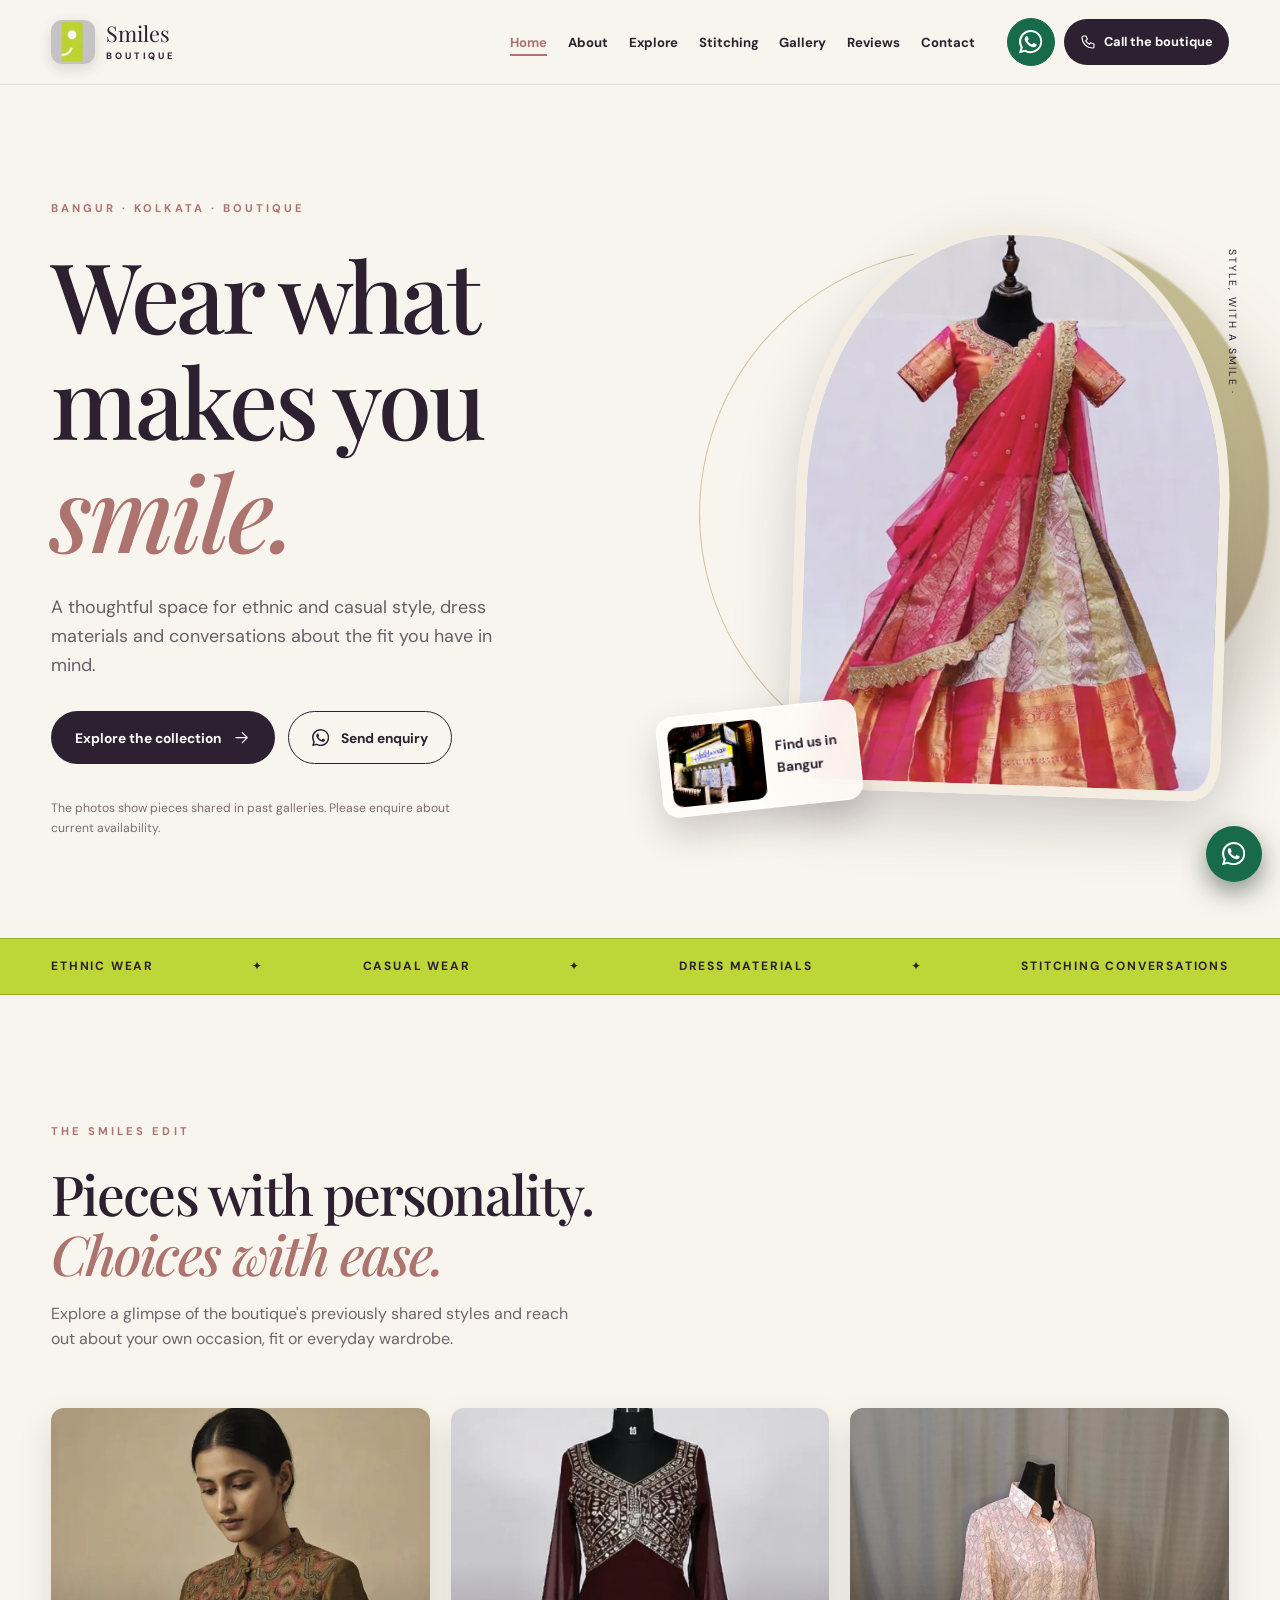
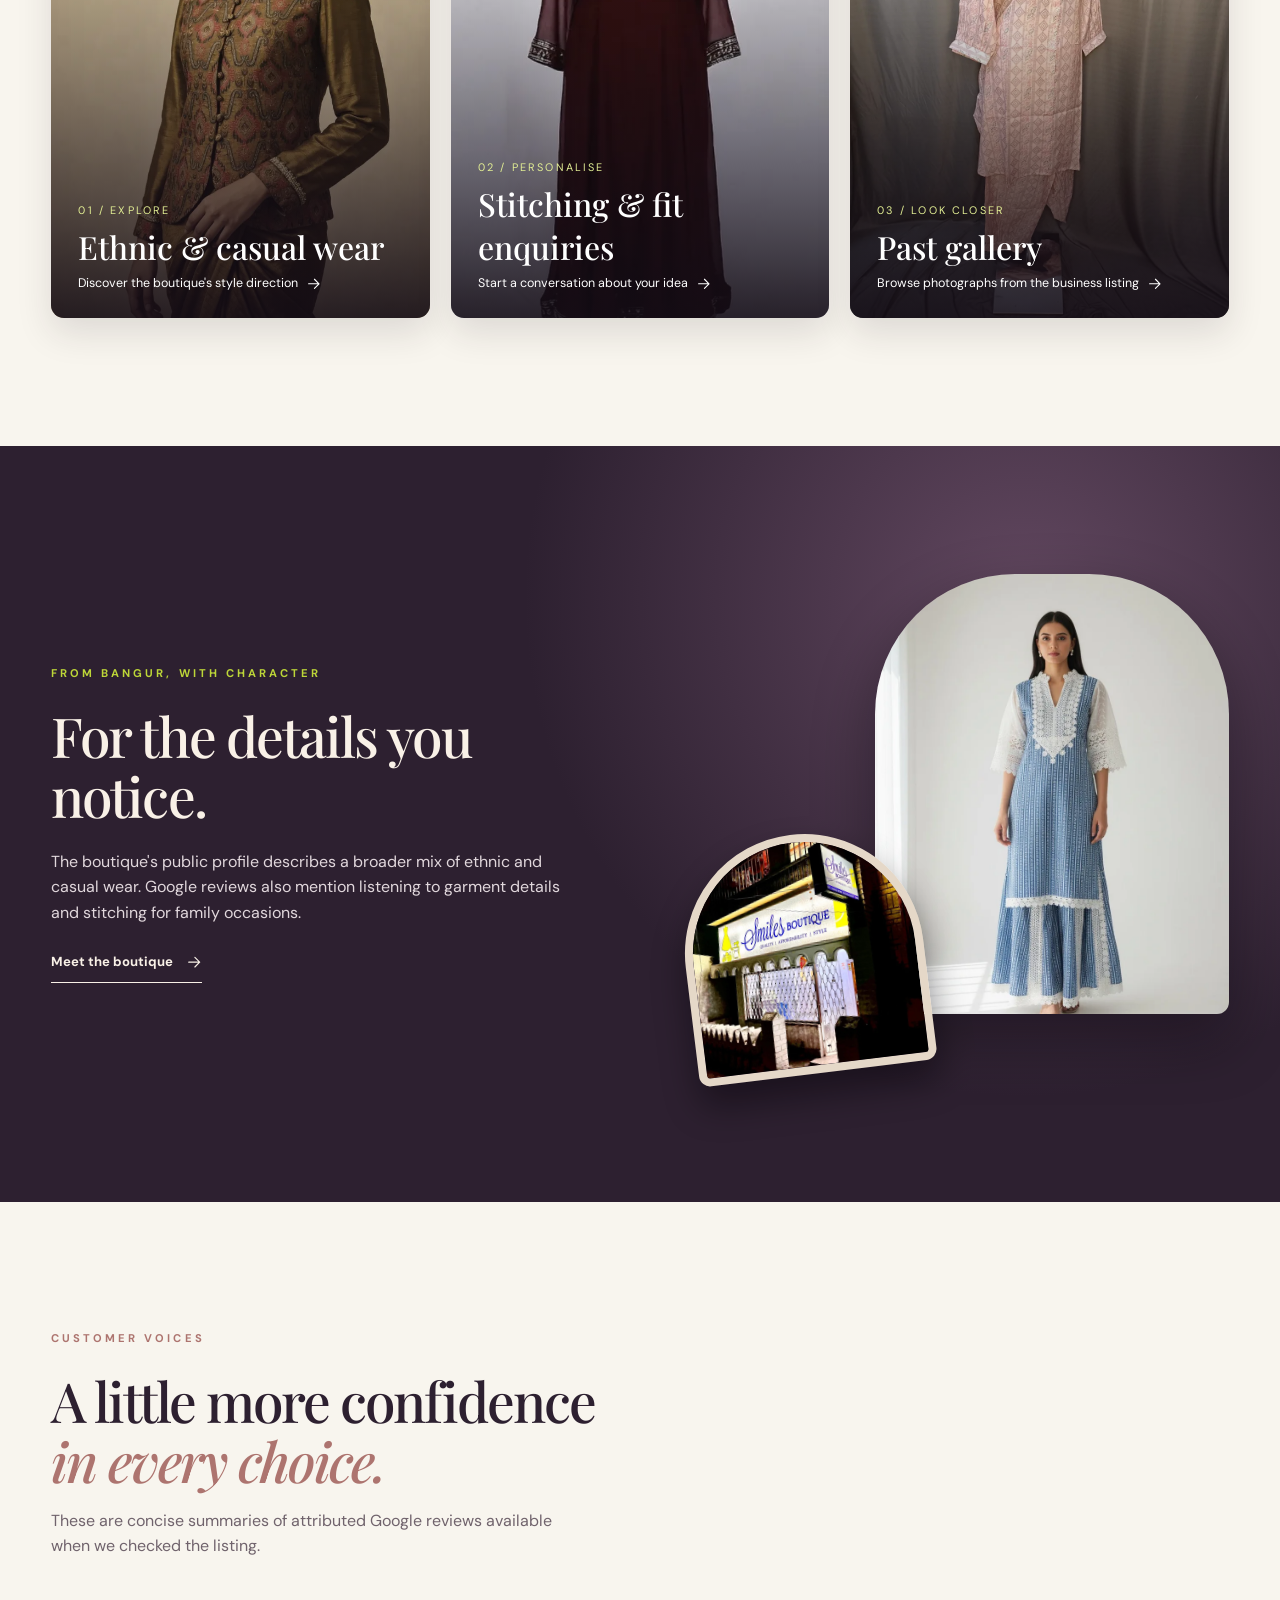
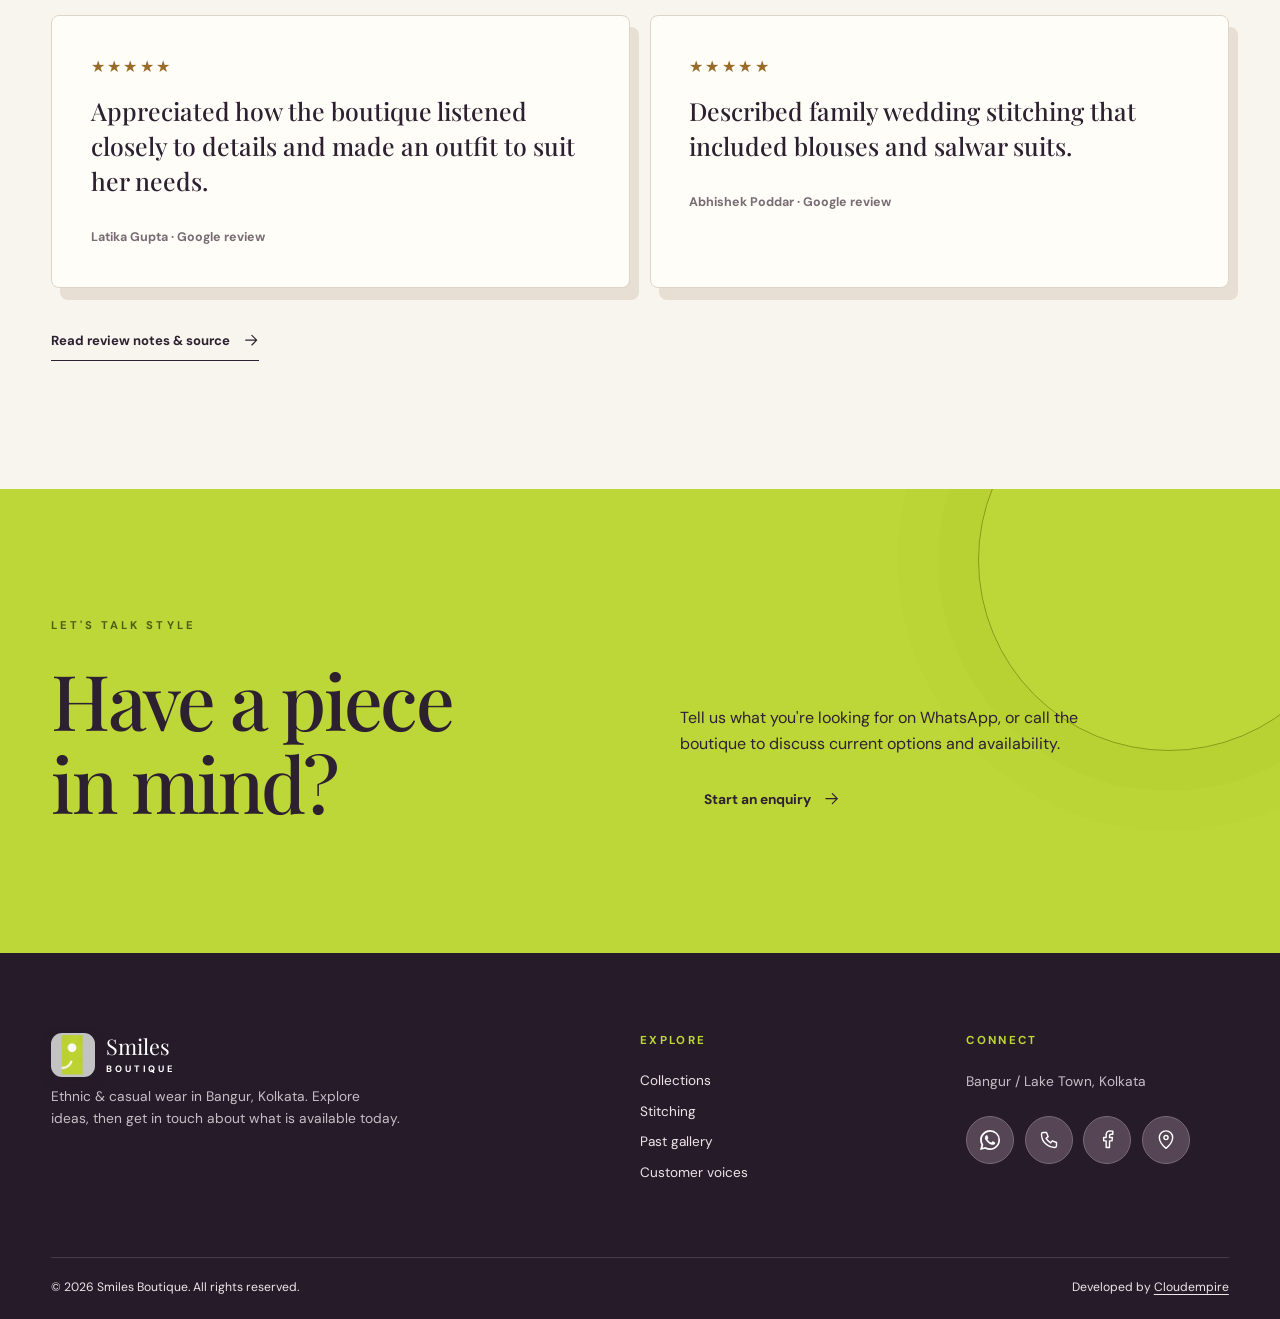
==== commit 8f910d91: "Add WhatsApp enquiry flow and accessible contact icons" ====
--- a/index.html
+++ b/index.html
@@ -1 +1 @@
-<!doctype html><html lang="en-IN"><head><meta charset="utf-8"><meta name="viewport" content="width=device-width,initial-scale=1"><meta name="theme-color" content="#2d2030"><title>Smiles Boutique | Ethnic &amp; Casual Wear in Bangur, Kolkata</title><meta name="description" content="Discover Smiles Boutique in Bangur, Kolkata: ethnic and casual style, dress materials, past gallery images and a direct way to enquire."><link rel="canonical" href="https://cloudempiretech.github.io/smiles-boutique-kolkata/index.html"><link rel="icon" type="image/png" href="assets/smiles-original-logo.png"><link rel="preload" href="assets/google-05-1200.webp" as="image" imagesrcset="assets/google-05-560.webp 560w, assets/google-05-1200.webp 1200w" imagesizes="(max-width: 700px) 90vw, 45vw"><link rel="stylesheet" href="style.css"><meta property="og:type" content="website"><meta property="og:title" content="Smiles Boutique | Ethnic &amp; Casual Wear in Bangur, Kolkata"><meta property="og:description" content="Discover Smiles Boutique in Bangur, Kolkata: ethnic and casual style, dress materials, past gallery images and a direct way to enquire."><meta property="og:image" content="https://cloudempiretech.github.io/smiles-boutique-kolkata/assets/google-05-1200.webp"><meta property="og:url" content="https://cloudempiretech.github.io/smiles-boutique-kolkata/index.html"><script type="application/ld+json">{"@context": "https://schema.org", "@type": "ClothingStore", "name": "Smiles Boutique", "url": "https://cloudempiretech.github.io/smiles-boutique-kolkata/index.html", "image": "https://cloudempiretech.github.io/smiles-boutique-kolkata/assets/google-05-1200.webp", "telephone": "+919874143888", "areaServed": "Bangur / Lake Town, Kolkata", "sameAs": ["https://www.facebook.com/SmilesTheStore/", "https://www.google.com/maps/place/Smiles+Boutique/@22.6055363,88.413067,17z/data=!4m15!1m8!3m7!1s0x3a0275f93fffffff:0x30044cccb901f7e9!2sSmiles+Boutique!8m2!3d22.6055117!4d88.4130762!10e5!16s%2Fg%2F1q62hcb1k!3m5!1s0x3a0275f93fffffff:0x30044cccb901f7e9!8m2!3d22.6055117!4d88.4130762!16s%2Fg%2F1q62hcb1k?entry=ttu&g_ep=EgoyMDI2MTAwNS4wIKXMDSoASAFQAw%3D%3D"]}</script></head><body><a class="skip" href="#main">Skip to content</a><header class="site-header"><div class="shell header-inner"><a href="index.html" class="brand" aria-label="Smiles Boutique home"><img src="assets/smiles-original-logo.png" alt="Smiles Boutique green smile mark" width="44" height="44"><span>Smiles <em>Boutique</em></span></a><button id="menu-toggle" class="menu-toggle" aria-controls="site-nav" aria-expanded="false" aria-label="Open navigation"><span></span><span></span><span></span></button><nav id="site-nav" class="site-nav" aria-label="Main navigation"><a href="index.html" aria-current="page">Home</a><a href="about.html" >About</a><a href="collections.html" >Explore</a><a href="stitching.html" >Stitching</a><a href="gallery.html" >Gallery</a><a href="reviews.html" >Reviews</a><a href="contact.html" >Contact</a></nav><a class="header-call" href="tel:+919874143888"><svg aria-hidden="true" viewBox="0 0 24 24" fill="none" stroke="currentColor" stroke-width="1.7" stroke-linecap="round" stroke-linejoin="round"><path d="M5 3h4l2 5-2.5 2a17 17 0 0 0 5.5 5.5L16 13l5 2v4a2 2 0 0 1-2 2A16 16 0 0 1 3 5a2 2 0 0 1 2-2Z"/></svg> <span>Call the boutique</span></a></div></header><main id="main"><section class="hero shell"><div class="hero-copy"><div class="eyebrow intro">Bangur · Kolkata · Boutique</div><h1 class="hero-title"><span>Wear what</span><span>makes you</span><em>smile.</em></h1><p class="hero-lede">A thoughtful space for ethnic and casual style, dress materials and conversations about the fit you have in mind.</p><div class="hero-actions"><a class="button button-dark" href="collections.html">Explore the collection <svg aria-hidden="true" viewBox="0 0 24 24" fill="none" stroke="currentColor" stroke-width="1.7" stroke-linecap="round" stroke-linejoin="round"><path d="M4 12h16m-7-7 7 7-7 7"/></svg></a><a class="button button-outline" href="contact.html">Make an enquiry</a></div><p class="hero-note">The photos show pieces shared in past galleries. Please enquire about current availability.</p></div><div class="hero-art"><div class="hero-orbit"></div><div class="hero-frame"><picture class="hero-photo"><source media="(max-width: 700px)" srcset="assets/google-05-560.webp"><img src="assets/google-05-1200.webp" srcset="assets/google-05-560.webp 560w, assets/google-05-1200.webp 1200w" sizes="(max-width: 700px) 90vw, 45vw" alt="Red and gold traditional ensemble displayed on a mannequin" loading="eager" decoding="async"></picture></div><div class="float-card"><picture class="float-photo"><source media="(max-width: 700px)" srcset="assets/google-01-560.webp"><img src="assets/google-01-1200.webp" srcset="assets/google-01-560.webp 560w, assets/google-01-1200.webp 1200w" sizes="(max-width: 700px) 90vw, 45vw" alt="Smiles Boutique storefront and illuminated sign photographed at night" loading="lazy" decoding="async"></picture><span>Find us in<br>Bangur</span></div><span class="hero-stamp">STYLE, WITH A SMILE ·</span></div></section><div class="ticker"><div class="shell"><span>Ethnic wear</span><b>✦</b><span>Casual wear</span><b>✦</b><span>Dress materials</span><b>✦</b><span>Stitching conversations</span></div></div><section class="section shell"><div class="section-heading reveal"><span class="eyebrow">The Smiles edit</span><h2>Pieces with personality.<br><em>Choices with ease.</em></h2><p>Explore a glimpse of the boutique's previously shared styles and reach out about your own occasion, fit or everyday wardrobe.</p></div><div class="feature-grid"><a class="feature-card reveal" href="collections.html"><picture class=""><source media="(max-width: 700px)" srcset="assets/google-02-560.webp"><img src="assets/google-02-1200.webp" srcset="assets/google-02-560.webp 560w, assets/google-02-1200.webp 1200w" sizes="(max-width: 700px) 90vw, 45vw" alt="Model in an embroidered brown ethnic outfit in the business gallery" loading="lazy" decoding="async"></picture><span class="feature-copy"><small>01 / Explore</small><strong>Ethnic & casual wear</strong><span>Discover the boutique's style direction <svg aria-hidden="true" viewBox="0 0 24 24" fill="none" stroke="currentColor" stroke-width="1.7" stroke-linecap="round" stroke-linejoin="round"><path d="M4 12h16m-7-7 7 7-7 7"/></svg></span></span></a><a class="feature-card reveal" href="stitching.html"><picture class=""><source media="(max-width: 700px)" srcset="assets/google-06-560.webp"><img src="assets/google-06-1200.webp" srcset="assets/google-06-560.webp 560w, assets/google-06-1200.webp 1200w" sizes="(max-width: 700px) 90vw, 45vw" alt="Deep maroon embellished dress displayed on a mannequin" loading="lazy" decoding="async"></picture><span class="feature-copy"><small>02 / Personalise</small><strong>Stitching & fit enquiries</strong><span>Start a conversation about your idea <svg aria-hidden="true" viewBox="0 0 24 24" fill="none" stroke="currentColor" stroke-width="1.7" stroke-linecap="round" stroke-linejoin="round"><path d="M4 12h16m-7-7 7 7-7 7"/></svg></span></span></a><a class="feature-card reveal" href="gallery.html"><picture class=""><source media="(max-width: 700px)" srcset="assets/google-07-560.webp"><img src="assets/google-07-1200.webp" srcset="assets/google-07-560.webp 560w, assets/google-07-1200.webp 1200w" sizes="(max-width: 700px) 90vw, 45vw" alt="Pale peach embroidered outfit displayed on a mannequin" loading="lazy" decoding="async"></picture><span class="feature-copy"><small>03 / Look closer</small><strong>Past gallery</strong><span>Browse photographs from the business listing <svg aria-hidden="true" viewBox="0 0 24 24" fill="none" stroke="currentColor" stroke-width="1.7" stroke-linecap="round" stroke-linejoin="round"><path d="M4 12h16m-7-7 7 7-7 7"/></svg></span></span></a></div></section><section class="section dark-section"><div class="shell split"><div class="reveal"><span class="eyebrow">From Bangur, with character</span><h2>For the details you notice.</h2><p>The boutique's public profile describes a broader mix of ethnic and casual wear. Google reviews also mention listening to garment details and stitching for family occasions.</p><a class="text-link" href="about.html">Meet the boutique <svg aria-hidden="true" viewBox="0 0 24 24" fill="none" stroke="currentColor" stroke-width="1.7" stroke-linecap="round" stroke-linejoin="round"><path d="M4 12h16m-7-7 7 7-7 7"/></svg></a></div><div class="layered-photos reveal"><picture class="layer-one"><source media="(max-width: 700px)" srcset="assets/google-03-560.webp"><img src="assets/google-03-1200.webp" srcset="assets/google-03-560.webp 560w, assets/google-03-1200.webp 1200w" sizes="(max-width: 700px) 90vw, 45vw" alt="Model in a blue and white ethnic outfit in the business gallery" loading="lazy" decoding="async"></picture><picture class="layer-two"><source media="(max-width: 700px)" srcset="assets/google-01-560.webp"><img src="assets/google-01-1200.webp" srcset="assets/google-01-560.webp 560w, assets/google-01-1200.webp 1200w" sizes="(max-width: 700px) 90vw, 45vw" alt="Smiles Boutique storefront and illuminated sign photographed at night" loading="lazy" decoding="async"></picture></div></div></section><section class="section shell"><div class="section-heading reveal"><span class="eyebrow">Customer voices</span><h2>A little more confidence<br><em>in every choice.</em></h2><p>These are concise summaries of attributed Google reviews available when we checked the listing.</p></div><div class="quote-grid"><article class="quote-card reveal"><div class="stars" aria-label="5 out of 5 stars">★★★★★</div><p>Appreciated how the boutique listened closely to details and made an outfit to suit her needs.</p><span>Latika Gupta · Google review</span></article><article class="quote-card reveal"><div class="stars" aria-label="5 out of 5 stars">★★★★★</div><p>Described family wedding stitching that included blouses and salwar suits.</p><span>Abhishek Poddar · Google review</span></article></div><a class="text-link" href="reviews.html">Read review notes & source <svg aria-hidden="true" viewBox="0 0 24 24" fill="none" stroke="currentColor" stroke-width="1.7" stroke-linecap="round" stroke-linejoin="round"><path d="M4 12h16m-7-7 7 7-7 7"/></svg></a></section><section class="section cta-section"><div class="shell cta-inner reveal"><div><span class="eyebrow">Let's talk style</span><h2>Have a piece<br>in mind?</h2></div><div><p>Tell us what you're looking for, then call the boutique to discuss options and current availability.</p><a class="button button-light" href="contact.html">Start an enquiry <svg aria-hidden="true" viewBox="0 0 24 24" fill="none" stroke="currentColor" stroke-width="1.7" stroke-linecap="round" stroke-linejoin="round"><path d="M4 12h16m-7-7 7 7-7 7"/></svg></a></div></div></section></main><footer class="site-footer"><div class="shell"><div class="footer-top"><div><a class="brand" href="index.html"><img src="assets/smiles-original-logo.png" alt="" width="42" height="42"><span>Smiles <em>Boutique</em></span></a><p>Ethnic & casual wear in Bangur, Kolkata. Explore ideas, then get in touch about what is available today.</p></div><div><h2>Explore</h2><a href="collections.html">Collections</a><a href="stitching.html">Stitching</a><a href="gallery.html">Past gallery</a><a href="reviews.html">Customer voices</a></div><div><h2>Connect</h2><p>Bangur / Lake Town, Kolkata</p><div class="channel-row"><a class="icon-link" href="tel:+919874143888" aria-label="Call Smiles Boutique" title="Call Smiles Boutique" ><svg aria-hidden="true" viewBox="0 0 24 24" fill="none" stroke="currentColor" stroke-width="1.7" stroke-linecap="round" stroke-linejoin="round"><path d="M5 3h4l2 5-2.5 2a17 17 0 0 0 5.5 5.5L16 13l5 2v4a2 2 0 0 1-2 2A16 16 0 0 1 3 5a2 2 0 0 1 2-2Z"/></svg></a><a class="icon-link" href="https://www.facebook.com/SmilesTheStore/" aria-label="Smiles Boutique on Facebook" title="Smiles Boutique on Facebook" target="_blank" rel="noopener noreferrer"><svg aria-hidden="true" viewBox="0 0 24 24" fill="none" stroke="currentColor" stroke-width="1.7" stroke-linecap="round" stroke-linejoin="round"><path d="M15 21v-8h3l.5-4H15V7c0-1.2.4-2 2-2h2V1.5A24 24 0 0 0 16 1c-3.5 0-5 2-5 5v3H8v4h3v8Z"/></svg></a><a class="icon-link" href="https://www.google.com/maps/place/Smiles+Boutique/@22.6055363,88.413067,17z/data=!4m15!1m8!3m7!1s0x3a0275f93fffffff:0x30044cccb901f7e9!2sSmiles+Boutique!8m2!3d22.6055117!4d88.4130762!10e5!16s%2Fg%2F1q62hcb1k!3m5!1s0x3a0275f93fffffff:0x30044cccb901f7e9!8m2!3d22.6055117!4d88.4130762!16s%2Fg%2F1q62hcb1k?entry=ttu&amp;g_ep=EgoyMDI2MTAwNS4wIKXMDSoASAFQAw%3D%3D" aria-label="Find Smiles Boutique on Google Maps" title="Find Smiles Boutique on Google Maps" target="_blank" rel="noopener noreferrer"><svg aria-hidden="true" viewBox="0 0 24 24" fill="none" stroke="currentColor" stroke-width="1.7" stroke-linecap="round" stroke-linejoin="round"><path d="M12 22s8-6.7 8-13a8 8 0 1 0-16 0c0 6.3 8 13 8 13Z"/><circle cx="12" cy="9" r="2.5"/></svg></a></div></div></div><div class="footer-bottom"><p>© 2026 Smiles Boutique. All rights reserved.</p><p>Developed by <a href="https://cloudempire.tech/" target="_blank" rel="noopener noreferrer">Cloudempire</a></p></div></div></footer><script src="site.js" defer></script></body></html>+<!doctype html><html lang="en-IN"><head><meta charset="utf-8"><meta name="viewport" content="width=device-width,initial-scale=1"><meta name="theme-color" content="#2d2030"><title>Smiles Boutique | Ethnic &amp; Casual Wear in Bangur, Kolkata</title><meta name="description" content="Discover Smiles Boutique in Bangur, Kolkata: ethnic and casual style, dress materials, past gallery images and a direct way to enquire."><link rel="canonical" href="https://cloudempiretech.github.io/smiles-boutique-kolkata/index.html"><link rel="icon" type="image/png" href="assets/smiles-original-logo.png"><link rel="preload" href="assets/google-05-1200.webp" as="image" imagesrcset="assets/google-05-560.webp 560w, assets/google-05-1200.webp 1200w" imagesizes="(max-width: 700px) 90vw, 45vw"><link rel="stylesheet" href="style.css"><meta property="og:type" content="website"><meta property="og:title" content="Smiles Boutique | Ethnic &amp; Casual Wear in Bangur, Kolkata"><meta property="og:description" content="Discover Smiles Boutique in Bangur, Kolkata: ethnic and casual style, dress materials, past gallery images and a direct way to enquire."><meta property="og:image" content="https://cloudempiretech.github.io/smiles-boutique-kolkata/assets/google-05-1200.webp"><meta property="og:url" content="https://cloudempiretech.github.io/smiles-boutique-kolkata/index.html"><script type="application/ld+json">{"@context": "https://schema.org", "@type": "ClothingStore", "name": "Smiles Boutique", "url": "https://cloudempiretech.github.io/smiles-boutique-kolkata/index.html", "image": "https://cloudempiretech.github.io/smiles-boutique-kolkata/assets/google-05-1200.webp", "telephone": "+919874143888", "areaServed": "Bangur / Lake Town, Kolkata", "sameAs": ["https://www.facebook.com/SmilesTheStore/", "https://www.google.com/maps/place/Smiles+Boutique/@22.6055363,88.413067,17z/data=!4m15!1m8!3m7!1s0x3a0275f93fffffff:0x30044cccb901f7e9!2sSmiles+Boutique!8m2!3d22.6055117!4d88.4130762!10e5!16s%2Fg%2F1q62hcb1k!3m5!1s0x3a0275f93fffffff:0x30044cccb901f7e9!8m2!3d22.6055117!4d88.4130762!16s%2Fg%2F1q62hcb1k?entry=ttu&g_ep=EgoyMDI2MTAwNS4wIKXMDSoASAFQAw%3D%3D"]}</script></head><body><a class="skip" href="#main">Skip to content</a><header class="site-header"><div class="shell header-inner"><a href="index.html" class="brand" aria-label="Smiles Boutique home"><img src="assets/smiles-original-logo.png" alt="Smiles Boutique green smile mark" width="44" height="44"><span>Smiles <em>Boutique</em></span></a><button id="menu-toggle" class="menu-toggle" aria-controls="site-nav" aria-expanded="false" aria-label="Open navigation"><span></span><span></span><span></span></button><nav id="site-nav" class="site-nav" aria-label="Main navigation"><a href="index.html" aria-current="page">Home</a><a href="about.html" >About</a><a href="collections.html" >Explore</a><a href="stitching.html" >Stitching</a><a href="gallery.html" >Gallery</a><a href="reviews.html" >Reviews</a><a href="contact.html" >Contact</a></nav><div class="header-actions"><a class="icon-link header-whatsapp" href="https://wa.me/919874143888?text=Hello%20Smiles%20Boutique%2C%20I%20would%20like%20to%20make%20an%20enquiry." aria-label="Message Smiles Boutique on WhatsApp" title="Message Smiles Boutique on WhatsApp" target="_blank" rel="noopener noreferrer"><svg aria-hidden="true" viewBox="0 0 24 24" fill="none" stroke="currentColor" stroke-width="1.7" stroke-linecap="round" stroke-linejoin="round"><path fill="currentColor" stroke="none" d="M20.52 3.48A11.9 11.9 0 0 0 12.04 0C5.42 0 .04 5.38.04 12c0 2.12.56 4.2 1.62 6.03L0 24l6.12-1.61A12 12 0 0 0 12.04 24C18.65 24 24 18.62 24 12a11.9 11.9 0 0 0-3.48-8.52ZM12.04 21.97c-1.77 0-3.5-.48-5.02-1.39l-.36-.21-3.63.95.97-3.54-.23-.36a9.96 9.96 0 0 1-1.53-5.42c0-5.51 4.48-9.99 9.99-9.99 2.67 0 5.18 1.04 7.07 2.93A9.92 9.92 0 0 1 21.99 12c0 5.5-4.46 9.97-9.95 9.97Zm5.48-7.46c-.3-.15-1.78-.88-2.05-.98-.28-.1-.48-.15-.68.15-.2.3-.78.98-.96 1.18-.18.2-.35.23-.65.08-.3-.15-1.27-.47-2.42-1.5-.9-.8-1.5-1.79-1.68-2.09-.18-.3-.02-.46.13-.61.14-.13.3-.35.45-.53.15-.18.2-.3.3-.5.1-.2.05-.38-.02-.53-.08-.15-.68-1.63-.93-2.23-.24-.59-.49-.5-.68-.51h-.58c-.2 0-.53.08-.81.38-.28.3-1.06 1.03-1.06 2.5 0 1.48 1.09 2.91 1.24 3.11.15.2 2.14 3.27 5.19 4.59.72.31 1.29.5 1.73.64.73.23 1.4.2 1.93.12.59-.09 1.78-.73 2.03-1.43.25-.7.25-1.3.18-1.43-.08-.13-.28-.21-.58-.36Z"/></svg></a><a class="header-call" href="tel:+919874143888" aria-label="Call Smiles Boutique"><svg aria-hidden="true" viewBox="0 0 24 24" fill="none" stroke="currentColor" stroke-width="1.7" stroke-linecap="round" stroke-linejoin="round"><path d="M5 3h4l2 5-2.5 2a17 17 0 0 0 5.5 5.5L16 13l5 2v4a2 2 0 0 1-2 2A16 16 0 0 1 3 5a2 2 0 0 1 2-2Z"/></svg> <span>Call the boutique</span></a></div></div></header><main id="main"><section class="hero shell"><div class="hero-copy"><div class="eyebrow intro">Bangur · Kolkata · Boutique</div><h1 class="hero-title"><span>Wear what</span><span>makes you</span><em>smile.</em></h1><p class="hero-lede">A thoughtful space for ethnic and casual style, dress materials and conversations about the fit you have in mind.</p><div class="hero-actions"><a class="button button-dark" href="collections.html">Explore the collection <svg aria-hidden="true" viewBox="0 0 24 24" fill="none" stroke="currentColor" stroke-width="1.7" stroke-linecap="round" stroke-linejoin="round"><path d="M4 12h16m-7-7 7 7-7 7"/></svg></a><a class="button button-outline" href="https://wa.me/919874143888?text=Hello%20Smiles%20Boutique%2C%20I%20would%20like%20to%20make%20an%20enquiry." target="_blank" rel="noopener noreferrer"><svg aria-hidden="true" viewBox="0 0 24 24" fill="none" stroke="currentColor" stroke-width="1.7" stroke-linecap="round" stroke-linejoin="round"><path fill="currentColor" stroke="none" d="M20.52 3.48A11.9 11.9 0 0 0 12.04 0C5.42 0 .04 5.38.04 12c0 2.12.56 4.2 1.62 6.03L0 24l6.12-1.61A12 12 0 0 0 12.04 24C18.65 24 24 18.62 24 12a11.9 11.9 0 0 0-3.48-8.52ZM12.04 21.97c-1.77 0-3.5-.48-5.02-1.39l-.36-.21-3.63.95.97-3.54-.23-.36a9.96 9.96 0 0 1-1.53-5.42c0-5.51 4.48-9.99 9.99-9.99 2.67 0 5.18 1.04 7.07 2.93A9.92 9.92 0 0 1 21.99 12c0 5.5-4.46 9.97-9.95 9.97Zm5.48-7.46c-.3-.15-1.78-.88-2.05-.98-.28-.1-.48-.15-.68.15-.2.3-.78.98-.96 1.18-.18.2-.35.23-.65.08-.3-.15-1.27-.47-2.42-1.5-.9-.8-1.5-1.79-1.68-2.09-.18-.3-.02-.46.13-.61.14-.13.3-.35.45-.53.15-.18.2-.3.3-.5.1-.2.05-.38-.02-.53-.08-.15-.68-1.63-.93-2.23-.24-.59-.49-.5-.68-.51h-.58c-.2 0-.53.08-.81.38-.28.3-1.06 1.03-1.06 2.5 0 1.48 1.09 2.91 1.24 3.11.15.2 2.14 3.27 5.19 4.59.72.31 1.29.5 1.73.64.73.23 1.4.2 1.93.12.59-.09 1.78-.73 2.03-1.43.25-.7.25-1.3.18-1.43-.08-.13-.28-.21-.58-.36Z"/></svg> Send enquiry</a></div><p class="hero-note">The photos show pieces shared in past galleries. Please enquire about current availability.</p></div><div class="hero-art"><div class="hero-orbit"></div><div class="hero-frame"><picture class="hero-photo"><source media="(max-width: 700px)" srcset="assets/google-05-560.webp"><img src="assets/google-05-1200.webp" srcset="assets/google-05-560.webp 560w, assets/google-05-1200.webp 1200w" sizes="(max-width: 700px) 90vw, 45vw" alt="Red and gold traditional ensemble displayed on a mannequin" loading="eager" decoding="async"></picture></div><div class="float-card"><picture class="float-photo"><source media="(max-width: 700px)" srcset="assets/google-01-560.webp"><img src="assets/google-01-1200.webp" srcset="assets/google-01-560.webp 560w, assets/google-01-1200.webp 1200w" sizes="(max-width: 700px) 90vw, 45vw" alt="Smiles Boutique storefront and illuminated sign photographed at night" loading="lazy" decoding="async"></picture><span>Find us in<br>Bangur</span></div><span class="hero-stamp">STYLE, WITH A SMILE ·</span></div></section><div class="ticker"><div class="shell"><span>Ethnic wear</span><b>✦</b><span>Casual wear</span><b>✦</b><span>Dress materials</span><b>✦</b><span>Stitching conversations</span></div></div><section class="section shell"><div class="section-heading reveal"><span class="eyebrow">The Smiles edit</span><h2>Pieces with personality.<br><em>Choices with ease.</em></h2><p>Explore a glimpse of the boutique's previously shared styles and reach out about your own occasion, fit or everyday wardrobe.</p></div><div class="feature-grid"><a class="feature-card reveal" href="collections.html"><picture class=""><source media="(max-width: 700px)" srcset="assets/google-02-560.webp"><img src="assets/google-02-1200.webp" srcset="assets/google-02-560.webp 560w, assets/google-02-1200.webp 1200w" sizes="(max-width: 700px) 90vw, 45vw" alt="Model in an embroidered brown ethnic outfit in the business gallery" loading="lazy" decoding="async"></picture><span class="feature-copy"><small>01 / Explore</small><strong>Ethnic & casual wear</strong><span>Discover the boutique's style direction <svg aria-hidden="true" viewBox="0 0 24 24" fill="none" stroke="currentColor" stroke-width="1.7" stroke-linecap="round" stroke-linejoin="round"><path d="M4 12h16m-7-7 7 7-7 7"/></svg></span></span></a><a class="feature-card reveal" href="stitching.html"><picture class=""><source media="(max-width: 700px)" srcset="assets/google-06-560.webp"><img src="assets/google-06-1200.webp" srcset="assets/google-06-560.webp 560w, assets/google-06-1200.webp 1200w" sizes="(max-width: 700px) 90vw, 45vw" alt="Deep maroon embellished dress displayed on a mannequin" loading="lazy" decoding="async"></picture><span class="feature-copy"><small>02 / Personalise</small><strong>Stitching & fit enquiries</strong><span>Start a conversation about your idea <svg aria-hidden="true" viewBox="0 0 24 24" fill="none" stroke="currentColor" stroke-width="1.7" stroke-linecap="round" stroke-linejoin="round"><path d="M4 12h16m-7-7 7 7-7 7"/></svg></span></span></a><a class="feature-card reveal" href="gallery.html"><picture class=""><source media="(max-width: 700px)" srcset="assets/google-07-560.webp"><img src="assets/google-07-1200.webp" srcset="assets/google-07-560.webp 560w, assets/google-07-1200.webp 1200w" sizes="(max-width: 700px) 90vw, 45vw" alt="Pale peach embroidered outfit displayed on a mannequin" loading="lazy" decoding="async"></picture><span class="feature-copy"><small>03 / Look closer</small><strong>Past gallery</strong><span>Browse photographs from the business listing <svg aria-hidden="true" viewBox="0 0 24 24" fill="none" stroke="currentColor" stroke-width="1.7" stroke-linecap="round" stroke-linejoin="round"><path d="M4 12h16m-7-7 7 7-7 7"/></svg></span></span></a></div></section><section class="section dark-section"><div class="shell split"><div class="reveal"><span class="eyebrow">From Bangur, with character</span><h2>For the details you notice.</h2><p>The boutique's public profile describes a broader mix of ethnic and casual wear. Google reviews also mention listening to garment details and stitching for family occasions.</p><a class="text-link" href="about.html">Meet the boutique <svg aria-hidden="true" viewBox="0 0 24 24" fill="none" stroke="currentColor" stroke-width="1.7" stroke-linecap="round" stroke-linejoin="round"><path d="M4 12h16m-7-7 7 7-7 7"/></svg></a></div><div class="layered-photos reveal"><picture class="layer-one"><source media="(max-width: 700px)" srcset="assets/google-03-560.webp"><img src="assets/google-03-1200.webp" srcset="assets/google-03-560.webp 560w, assets/google-03-1200.webp 1200w" sizes="(max-width: 700px) 90vw, 45vw" alt="Model in a blue and white ethnic outfit in the business gallery" loading="lazy" decoding="async"></picture><picture class="layer-two"><source media="(max-width: 700px)" srcset="assets/google-01-560.webp"><img src="assets/google-01-1200.webp" srcset="assets/google-01-560.webp 560w, assets/google-01-1200.webp 1200w" sizes="(max-width: 700px) 90vw, 45vw" alt="Smiles Boutique storefront and illuminated sign photographed at night" loading="lazy" decoding="async"></picture></div></div></section><section class="section shell"><div class="section-heading reveal"><span class="eyebrow">Customer voices</span><h2>A little more confidence<br><em>in every choice.</em></h2><p>These are concise summaries of attributed Google reviews available when we checked the listing.</p></div><div class="quote-grid"><article class="quote-card reveal"><div class="stars" aria-label="5 out of 5 stars">★★★★★</div><p>Appreciated how the boutique listened closely to details and made an outfit to suit her needs.</p><span>Latika Gupta · Google review</span></article><article class="quote-card reveal"><div class="stars" aria-label="5 out of 5 stars">★★★★★</div><p>Described family wedding stitching that included blouses and salwar suits.</p><span>Abhishek Poddar · Google review</span></article></div><a class="text-link" href="reviews.html">Read review notes & source <svg aria-hidden="true" viewBox="0 0 24 24" fill="none" stroke="currentColor" stroke-width="1.7" stroke-linecap="round" stroke-linejoin="round"><path d="M4 12h16m-7-7 7 7-7 7"/></svg></a></section><section class="section cta-section"><div class="shell cta-inner reveal"><div><span class="eyebrow">Let's talk style</span><h2>Have a piece<br>in mind?</h2></div><div><p>Tell us what you're looking for on WhatsApp, or call the boutique to discuss current options and availability.</p><a class="button button-light" href="contact.html">Start an enquiry <svg aria-hidden="true" viewBox="0 0 24 24" fill="none" stroke="currentColor" stroke-width="1.7" stroke-linecap="round" stroke-linejoin="round"><path d="M4 12h16m-7-7 7 7-7 7"/></svg></a></div></div></section></main><footer class="site-footer"><div class="shell"><div class="footer-top"><div><a class="brand" href="index.html"><img src="assets/smiles-original-logo.png" alt="" width="42" height="42"><span>Smiles <em>Boutique</em></span></a><p>Ethnic & casual wear in Bangur, Kolkata. Explore ideas, then get in touch about what is available today.</p></div><div><h2>Explore</h2><a href="collections.html">Collections</a><a href="stitching.html">Stitching</a><a href="gallery.html">Past gallery</a><a href="reviews.html">Customer voices</a></div><div><h2>Connect</h2><p>Bangur / Lake Town, Kolkata</p><div class="channel-row"><a class="icon-link" href="https://wa.me/919874143888" aria-label="Message Smiles Boutique on WhatsApp" title="Message Smiles Boutique on WhatsApp" target="_blank" rel="noopener noreferrer"><svg aria-hidden="true" viewBox="0 0 24 24" fill="none" stroke="currentColor" stroke-width="1.7" stroke-linecap="round" stroke-linejoin="round"><path fill="currentColor" stroke="none" d="M20.52 3.48A11.9 11.9 0 0 0 12.04 0C5.42 0 .04 5.38.04 12c0 2.12.56 4.2 1.62 6.03L0 24l6.12-1.61A12 12 0 0 0 12.04 24C18.65 24 24 18.62 24 12a11.9 11.9 0 0 0-3.48-8.52ZM12.04 21.97c-1.77 0-3.5-.48-5.02-1.39l-.36-.21-3.63.95.97-3.54-.23-.36a9.96 9.96 0 0 1-1.53-5.42c0-5.51 4.48-9.99 9.99-9.99 2.67 0 5.18 1.04 7.07 2.93A9.92 9.92 0 0 1 21.99 12c0 5.5-4.46 9.97-9.95 9.97Zm5.48-7.46c-.3-.15-1.78-.88-2.05-.98-.28-.1-.48-.15-.68.15-.2.3-.78.98-.96 1.18-.18.2-.35.23-.65.08-.3-.15-1.27-.47-2.42-1.5-.9-.8-1.5-1.79-1.68-2.09-.18-.3-.02-.46.13-.61.14-.13.3-.35.45-.53.15-.18.2-.3.3-.5.1-.2.05-.38-.02-.53-.08-.15-.68-1.63-.93-2.23-.24-.59-.49-.5-.68-.51h-.58c-.2 0-.53.08-.81.38-.28.3-1.06 1.03-1.06 2.5 0 1.48 1.09 2.91 1.24 3.11.15.2 2.14 3.27 5.19 4.59.72.31 1.29.5 1.73.64.73.23 1.4.2 1.93.12.59-.09 1.78-.73 2.03-1.43.25-.7.25-1.3.18-1.43-.08-.13-.28-.21-.58-.36Z"/></svg></a><a class="icon-link" href="tel:+919874143888" aria-label="Call Smiles Boutique" title="Call Smiles Boutique" ><svg aria-hidden="true" viewBox="0 0 24 24" fill="none" stroke="currentColor" stroke-width="1.7" stroke-linecap="round" stroke-linejoin="round"><path d="M5 3h4l2 5-2.5 2a17 17 0 0 0 5.5 5.5L16 13l5 2v4a2 2 0 0 1-2 2A16 16 0 0 1 3 5a2 2 0 0 1 2-2Z"/></svg></a><a class="icon-link" href="https://www.facebook.com/SmilesTheStore/" aria-label="Smiles Boutique on Facebook" title="Smiles Boutique on Facebook" target="_blank" rel="noopener noreferrer"><svg aria-hidden="true" viewBox="0 0 24 24" fill="none" stroke="currentColor" stroke-width="1.7" stroke-linecap="round" stroke-linejoin="round"><path d="M15 21v-8h3l.5-4H15V7c0-1.2.4-2 2-2h2V1.5A24 24 0 0 0 16 1c-3.5 0-5 2-5 5v3H8v4h3v8Z"/></svg></a><a class="icon-link" href="https://www.google.com/maps/place/Smiles+Boutique/@22.6055363,88.413067,17z/data=!4m15!1m8!3m7!1s0x3a0275f93fffffff:0x30044cccb901f7e9!2sSmiles+Boutique!8m2!3d22.6055117!4d88.4130762!10e5!16s%2Fg%2F1q62hcb1k!3m5!1s0x3a0275f93fffffff:0x30044cccb901f7e9!8m2!3d22.6055117!4d88.4130762!16s%2Fg%2F1q62hcb1k?entry=ttu&amp;g_ep=EgoyMDI2MTAwNS4wIKXMDSoASAFQAw%3D%3D" aria-label="Find Smiles Boutique on Google Maps" title="Find Smiles Boutique on Google Maps" target="_blank" rel="noopener noreferrer"><svg aria-hidden="true" viewBox="0 0 24 24" fill="none" stroke="currentColor" stroke-width="1.7" stroke-linecap="round" stroke-linejoin="round"><path d="M12 22s8-6.7 8-13a8 8 0 1 0-16 0c0 6.3 8 13 8 13Z"/><circle cx="12" cy="9" r="2.5"/></svg></a></div></div></div><div class="footer-bottom"><p>© 2026 Smiles Boutique. All rights reserved.</p><p>Developed by <a href="https://cloudempire.tech/" target="_blank" rel="noopener noreferrer">Cloudempire</a></p></div></div></footer><a class="floating-whatsapp" href="https://wa.me/919874143888?text=Hello%20Smiles%20Boutique%2C%20I%20would%20like%20to%20make%20an%20enquiry." aria-label="Message Smiles Boutique on WhatsApp" title="Message Smiles Boutique on WhatsApp" target="_blank" rel="noopener noreferrer"><svg aria-hidden="true" viewBox="0 0 24 24" fill="none" stroke="currentColor" stroke-width="1.7" stroke-linecap="round" stroke-linejoin="round"><path fill="currentColor" stroke="none" d="M20.52 3.48A11.9 11.9 0 0 0 12.04 0C5.42 0 .04 5.38.04 12c0 2.12.56 4.2 1.62 6.03L0 24l6.12-1.61A12 12 0 0 0 12.04 24C18.65 24 24 18.62 24 12a11.9 11.9 0 0 0-3.48-8.52ZM12.04 21.97c-1.77 0-3.5-.48-5.02-1.39l-.36-.21-3.63.95.97-3.54-.23-.36a9.96 9.96 0 0 1-1.53-5.42c0-5.51 4.48-9.99 9.99-9.99 2.67 0 5.18 1.04 7.07 2.93A9.92 9.92 0 0 1 21.99 12c0 5.5-4.46 9.97-9.95 9.97Zm5.48-7.46c-.3-.15-1.78-.88-2.05-.98-.28-.1-.48-.15-.68.15-.2.3-.78.98-.96 1.18-.18.2-.35.23-.65.08-.3-.15-1.27-.47-2.42-1.5-.9-.8-1.5-1.79-1.68-2.09-.18-.3-.02-.46.13-.61.14-.13.3-.35.45-.53.15-.18.2-.3.3-.5.1-.2.05-.38-.02-.53-.08-.15-.68-1.63-.93-2.23-.24-.59-.49-.5-.68-.51h-.58c-.2 0-.53.08-.81.38-.28.3-1.06 1.03-1.06 2.5 0 1.48 1.09 2.91 1.24 3.11.15.2 2.14 3.27 5.19 4.59.72.31 1.29.5 1.73.64.73.23 1.4.2 1.93.12.59-.09 1.78-.73 2.03-1.43.25-.7.25-1.3.18-1.43-.08-.13-.28-.21-.58-.36Z"/></svg></a><script src="site.js" defer></script></body></html>
--- a/style.css
+++ b/style.css
@@ -4,3 +4,8 @@
 @media(max-width:820px){.header-inner{min-height:70px}.menu-toggle{display:grid;gap:4px;background:none;border:0;margin-left:auto;padding:12px;min-width:44px;min-height:44px}.menu-toggle span{width:22px;height:2px;background:var(--ink)}.site-nav{display:none;position:absolute;top:70px;left:0;right:0;background:var(--paper);padding:1.2rem 5vw;box-shadow:0 15px 25px #281c2730;flex-direction:column;align-items:stretch;margin:0}.site-nav.open{display:flex}.site-nav a{font-size:1rem;padding:.6rem}.header-call{margin-left:0}.hero{grid-template-columns:1fr;padding-block:4rem 5rem}.hero-art{min-height:540px;max-width:600px;margin:auto;width:100%}.hero-title{font-size:clamp(4.2rem,11vw,7rem)}.split,.contact-grid,.note-grid{grid-template-columns:1fr}.layered-photos{max-width:600px;width:100%;margin:auto}.page-hero{grid-template-columns:1fr;padding-top:4rem}.page-hero-media img{height:480px;max-width:550px}.collection-card,.collection-card.reverse{grid-template-columns:1fr}.collection-card.reverse picture{order:0}.collection-card img{height:510px}.footer-top{grid-template-columns:1fr 1fr}.footer-top>div:first-child{grid-column:1/-1}.cta-inner{gap:2rem}.steps{grid-template-columns:1fr 1fr}}
 @media(max-width:600px){.shell{width:calc(100% - 36px)}.brand{font-size:1.15rem}.brand img{width:38px;height:38px}.hero{padding-top:3rem;gap:2rem}.hero-title{font-size:clamp(3.9rem,13vw,5.8rem)}.hero-lede{font-size:1rem}.hero-art{min-height:430px}.hero-frame{height:420px;width:78%}.float-card{bottom:0}.hero-stamp{right:0}.ticker .shell{overflow-x:auto;white-space:nowrap;justify-content:flex-start}.ticker span,.ticker b{flex:none}.section{padding-block:5rem}.feature-grid,.quote-grid,.steps,.gallery-grid{grid-template-columns:1fr}.feature-card{height:490px}.layered-photos{height:430px}.layer-one img{height:390px}.layer-two img{height:190px}.cta-inner{grid-template-columns:1fr}.page-hero{min-height:0;padding-block:3.4rem 2rem}.page-hero.simple{min-height:0}.page-hero h1{font-size:clamp(3.1rem,12vw,4.7rem)}.page-hero-media img,.rounded-photo img,.collection-card img{height:420px}.collection-grid{gap:4rem}.gallery-card:nth-child(5n+2){transform:none}.gallery-card img{height:auto;max-height:580px;object-fit:contain;background:#eee8df}.review-row{grid-template-columns:1fr;gap:.8rem;padding:1.4rem}.review-row p{font-size:1.15rem}.contact-panel,.contact-form-panel{padding:1.5rem}.contact-actions{flex-direction:column;align-items:stretch}.footer-top{grid-template-columns:1fr}.footer-top>div:first-child{grid-column:auto}.footer-bottom{flex-direction:column;gap:.4rem}.quote-card p{font-size:1.3rem}}
 @media(prefers-reduced-motion:reduce){*,*::before,*::after{scroll-behavior:auto!important;animation:none!important;transition:none!important}.reveal{opacity:1;transform:none}}
+
+/* Direct messaging: visible in the header, on the contact page, and on small screens. */
+.header-actions{display:flex;align-items:center;gap:.55rem}.header-whatsapp,.floating-whatsapp{background:#176b4b;color:#fff;border-color:#176b4b}.header-whatsapp:hover,.floating-whatsapp:hover{background:#10583d;color:#fff}.header-whatsapp svg,.floating-whatsapp svg{width:1.45rem;height:1.45rem}.floating-whatsapp{position:fixed;z-index:90;right:1.15rem;bottom:1.15rem;width:56px;height:56px;display:flex;align-items:center;justify-content:center;border-radius:50%;box-shadow:0 10px 26px #102a2080;transition:transform .25s,background .25s}.floating-whatsapp:hover{transform:translateY(-4px)}.contact-panel .button-light{background:#176b4b;color:#fff}.contact-panel .button-light:hover{background:#10583d}.contact-panel .icon-link[aria-label*="WhatsApp"]{background:#176b4b;color:#fff}.contact-panel .icon-link[aria-label*="WhatsApp"]:hover{background:#10583d}.enquiry-result a{text-decoration:underline;font-weight:700}
+@media(max-width:820px){.header-actions{gap:.35rem}.header-whatsapp{width:46px;height:46px}}
+@media(max-width:600px){.floating-whatsapp{right:1rem;bottom:1rem}.header-actions .header-call{display:none}}
